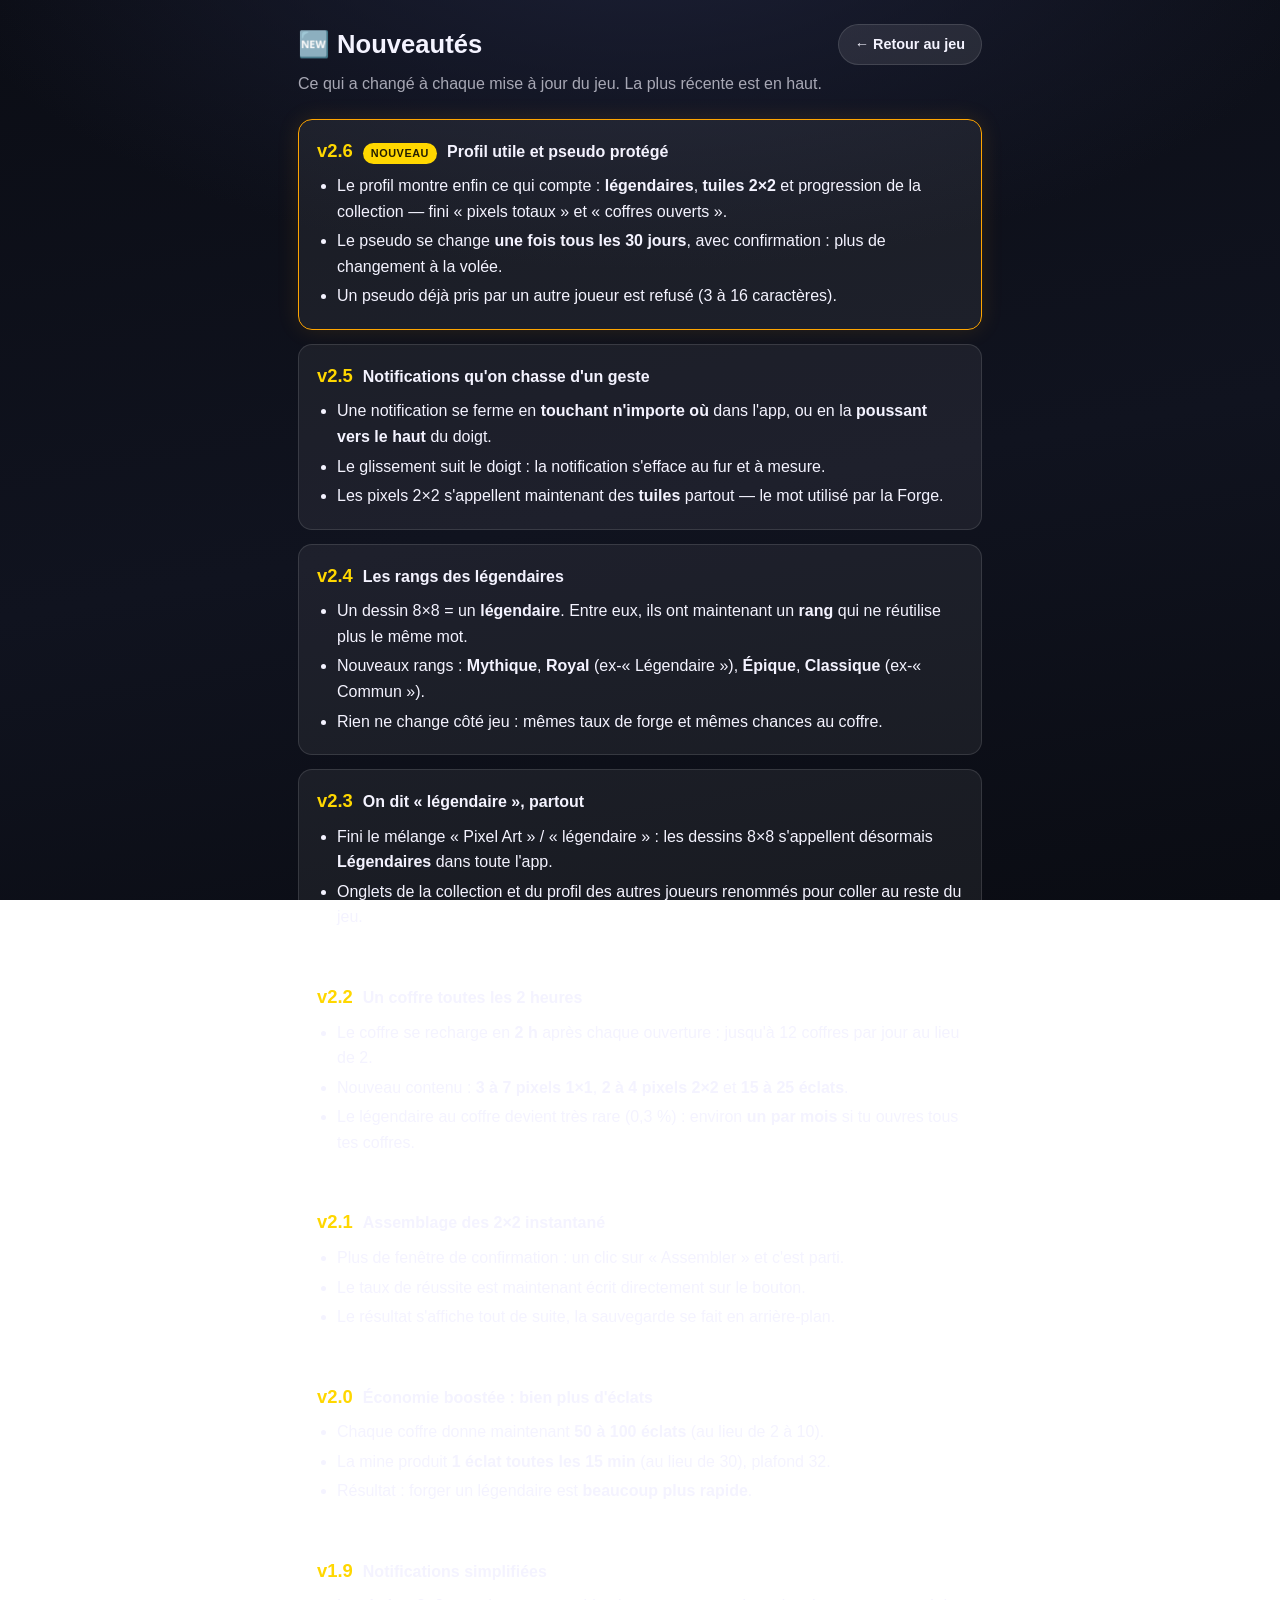
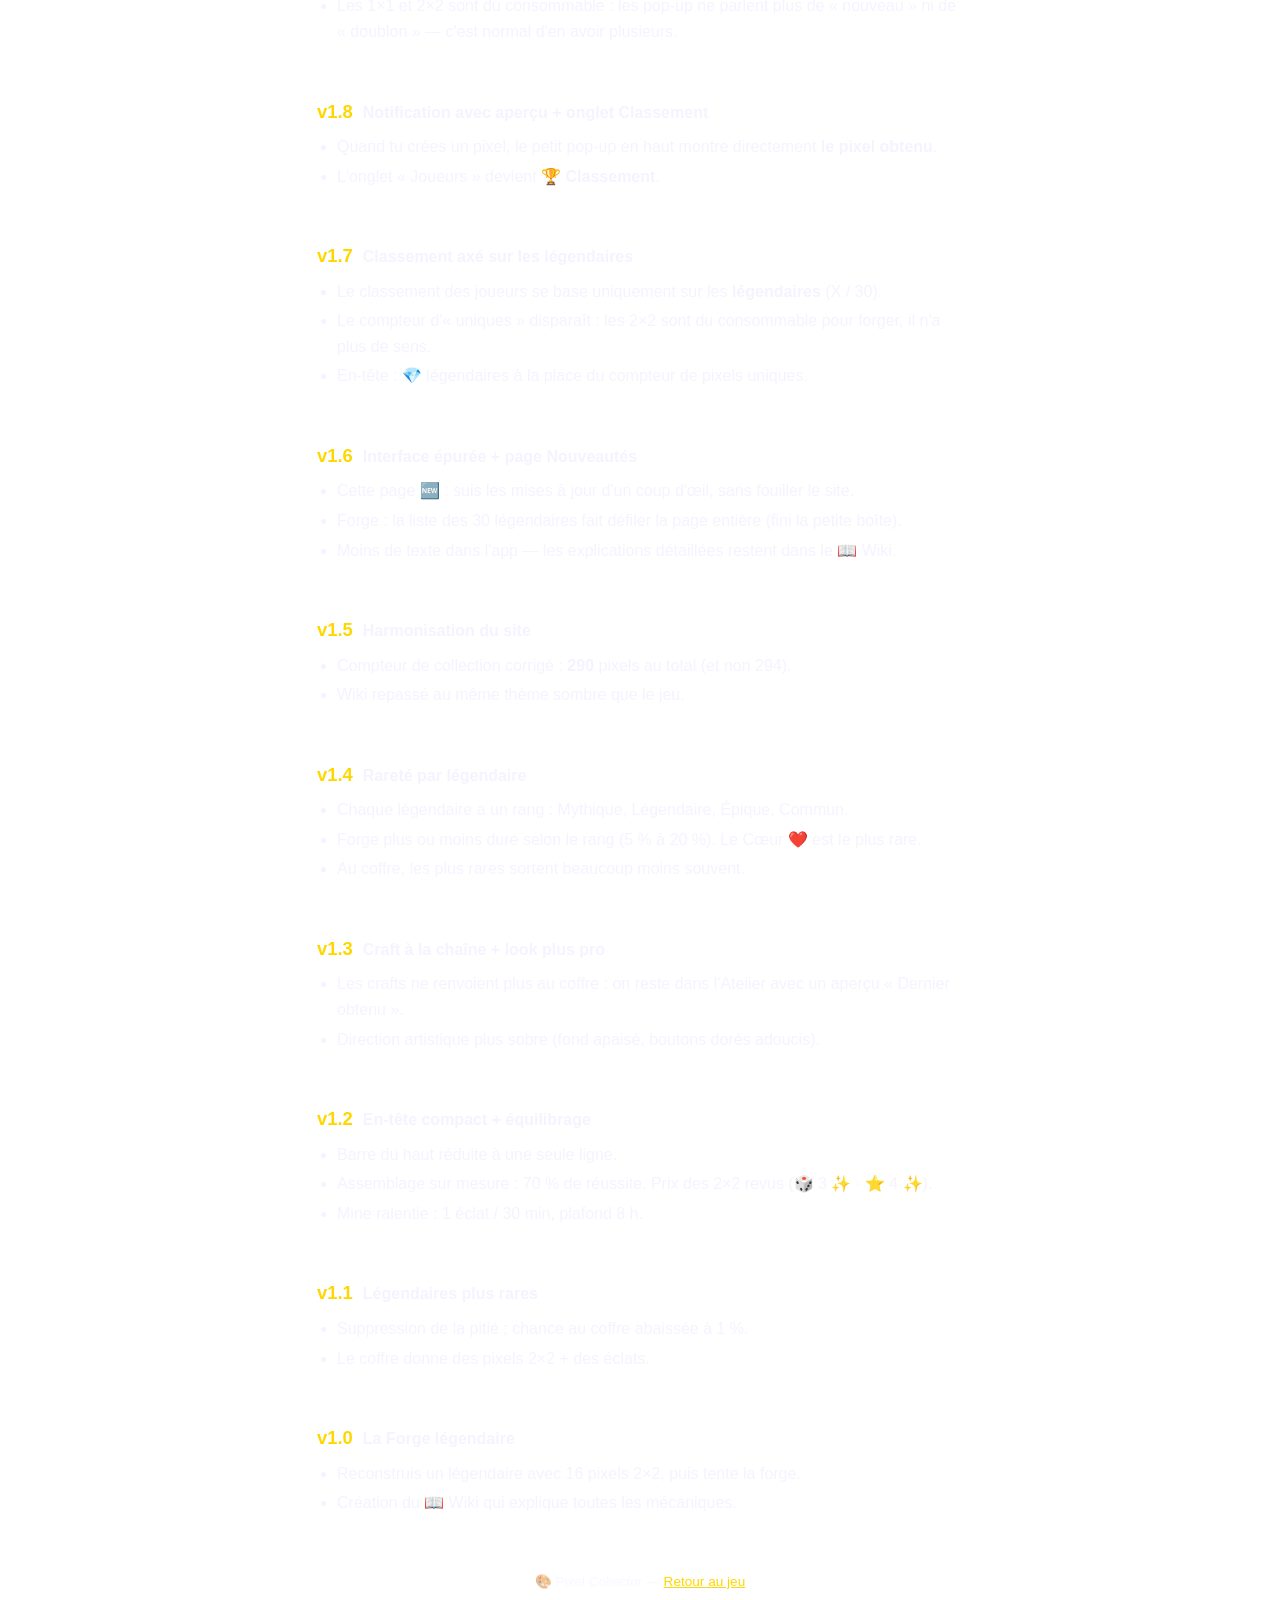
==== changelog.html @ d68a151c "Profil : chiffres de collection et pseudo verrouillé 30 jours - le profil affiche légendaires (x/30)" ====
<!DOCTYPE html>
<html lang="fr">
<head>
    <meta charset="UTF-8">
    <meta name="viewport" content="width=device-width, initial-scale=1.0">
    <title>Nouveautés — Pixel Collector</title>
    <link rel="icon" href="icons/icon-192.png">
    <style>
        :root {
            --accent: #FFD700;
            --accent-2: #FFA500;
            --text: #f4f3ff;
            --text-dim: rgba(244, 243, 255, 0.66);
            --surface: rgba(255, 255, 255, 0.06);
            --surface-2: rgba(255, 255, 255, 0.09);
            --hairline: rgba(255, 255, 255, 0.12);
        }
        * { box-sizing: border-box; }
        body {
            margin: 0;
            font-family: -apple-system, BlinkMacSystemFont, 'Segoe UI', Roboto, sans-serif;
            background: radial-gradient(1200px 600px at 50% -10%, #1c2036 0%, rgba(28, 32, 54, 0) 60%),
                        linear-gradient(170deg, #0b0d15 0%, #10131f 55%, #0a0c13 100%);
            background-attachment: fixed;
            color: var(--text);
            line-height: 1.6;
            padding: 0 0 60px;
            min-height: 100vh;
        }
        .wrap { max-width: 720px; margin: 0 auto; padding: 24px 18px; }
        header.top {
            display: flex;
            align-items: center;
            justify-content: space-between;
            gap: 12px;
            flex-wrap: wrap;
            margin-bottom: 6px;
        }
        h1 { font-size: 1.6em; margin: 0; }
        .subtitle { color: var(--text-dim); margin: 0 0 22px; }
        .back-link {
            display: inline-block;
            background: var(--surface-2);
            border: 1px solid var(--hairline);
            border-radius: 999px;
            padding: 8px 16px;
            color: var(--text);
            text-decoration: none;
            font-weight: 600;
            font-size: 0.9em;
            white-space: nowrap;
        }
        .back-link:hover { border-color: var(--accent); color: var(--accent); }

        .rel {
            position: relative;
            background: var(--surface);
            border: 1px solid var(--hairline);
            border-radius: 14px;
            padding: 16px 18px;
            margin: 14px 0;
        }
        .rel--new { border-color: var(--accent-2); box-shadow: 0 0 22px rgba(255, 165, 0, 0.12); }
        .rel__head {
            display: flex;
            align-items: baseline;
            gap: 10px;
            flex-wrap: wrap;
            margin-bottom: 8px;
        }
        .rel__ver { font-size: 1.15em; font-weight: 800; color: var(--accent); }
        .rel__title { font-weight: 600; }
        .rel__date { margin-left: auto; font-size: 0.8em; color: var(--text-dim); }
        .rel__new {
            font-size: 0.68em;
            font-weight: 800;
            text-transform: uppercase;
            letter-spacing: 0.05em;
            color: #241f00;
            background: var(--accent);
            border-radius: 999px;
            padding: 2px 8px;
        }
        ul { margin: 6px 0 0; padding-left: 20px; }
        li { margin: 4px 0; }
        footer { color: var(--text-dim); text-align: center; margin-top: 34px; font-size: 0.85em; }
        a { color: var(--accent); }
    </style>
</head>
<body>
<div class="wrap">
    <header class="top">
        <h1>🆕 Nouveautés</h1>
        <a class="back-link" href="index.html">← Retour au jeu</a>
    </header>
    <p class="subtitle">Ce qui a changé à chaque mise à jour du jeu. La plus récente est en haut.</p>

    <div class="rel rel--new">
        <div class="rel__head">
            <span class="rel__ver">v2.6</span>
            <span class="rel__new">Nouveau</span>
            <span class="rel__title">Profil utile et pseudo protégé</span>
        </div>
        <ul>
            <li>Le profil montre enfin ce qui compte : <strong>légendaires</strong>, <strong>tuiles 2×2</strong> et progression de la collection — fini « pixels totaux » et « coffres ouverts ».</li>
            <li>Le pseudo se change <strong>une fois tous les 30 jours</strong>, avec confirmation : plus de changement à la volée.</li>
            <li>Un pseudo déjà pris par un autre joueur est refusé (3 à 16 caractères).</li>
        </ul>
    </div>

    <div class="rel">
        <div class="rel__head">
            <span class="rel__ver">v2.5</span>
            <span class="rel__title">Notifications qu'on chasse d'un geste</span>
        </div>
        <ul>
            <li>Une notification se ferme en <strong>touchant n'importe où</strong> dans l'app, ou en la <strong>poussant vers le haut</strong> du doigt.</li>
            <li>Le glissement suit le doigt : la notification s'efface au fur et à mesure.</li>
            <li>Les pixels 2×2 s'appellent maintenant des <strong>tuiles</strong> partout — le mot utilisé par la Forge.</li>
        </ul>
    </div>

    <div class="rel">
        <div class="rel__head">
            <span class="rel__ver">v2.4</span>
            <span class="rel__title">Les rangs des légendaires</span>
        </div>
        <ul>
            <li>Un dessin 8×8 = un <strong>légendaire</strong>. Entre eux, ils ont maintenant un <strong>rang</strong> qui ne réutilise plus le même mot.</li>
            <li>Nouveaux rangs : <strong>Mythique</strong>, <strong>Royal</strong> (ex-« Légendaire »), <strong>Épique</strong>, <strong>Classique</strong> (ex-« Commun »).</li>
            <li>Rien ne change côté jeu : mêmes taux de forge et mêmes chances au coffre.</li>
        </ul>
    </div>

    <div class="rel">
        <div class="rel__head">
            <span class="rel__ver">v2.3</span>
            <span class="rel__title">On dit « légendaire », partout</span>
        </div>
        <ul>
            <li>Fini le mélange « Pixel Art » / « légendaire » : les dessins 8×8 s'appellent désormais <strong>Légendaires</strong> dans toute l'app.</li>
            <li>Onglets de la collection et du profil des autres joueurs renommés pour coller au reste du jeu.</li>
        </ul>
    </div>

    <div class="rel">
        <div class="rel__head">
            <span class="rel__ver">v2.2</span>
            <span class="rel__title">Un coffre toutes les 2 heures</span>
        </div>
        <ul>
            <li>Le coffre se recharge en <strong>2 h</strong> après chaque ouverture : jusqu'à 12 coffres par jour au lieu de 2.</li>
            <li>Nouveau contenu : <strong>3 à 7 pixels 1×1</strong>, <strong>2 à 4 pixels 2×2</strong> et <strong>15 à 25 éclats</strong>.</li>
            <li>Le légendaire au coffre devient très rare (0,3 %) : environ <strong>un par mois</strong> si tu ouvres tous tes coffres.</li>
        </ul>
    </div>

    <div class="rel">
        <div class="rel__head">
            <span class="rel__ver">v2.1</span>
            <span class="rel__title">Assemblage des 2×2 instantané</span>
        </div>
        <ul>
            <li>Plus de fenêtre de confirmation : un clic sur « Assembler » et c'est parti.</li>
            <li>Le taux de réussite est maintenant écrit directement sur le bouton.</li>
            <li>Le résultat s'affiche tout de suite, la sauvegarde se fait en arrière-plan.</li>
        </ul>
    </div>

    <div class="rel">
        <div class="rel__head">
            <span class="rel__ver">v2.0</span>
            <span class="rel__title">Économie boostée : bien plus d'éclats</span>
        </div>
        <ul>
            <li>Chaque coffre donne maintenant <strong>50 à 100 éclats</strong> (au lieu de 2 à 10).</li>
            <li>La mine produit <strong>1 éclat toutes les 15 min</strong> (au lieu de 30), plafond 32.</li>
            <li>Résultat : forger un légendaire est <strong>beaucoup plus rapide</strong>.</li>
        </ul>
    </div>

    <div class="rel">
        <div class="rel__head">
            <span class="rel__ver">v1.9</span>
            <span class="rel__title">Notifications simplifiées</span>
        </div>
        <ul>
            <li>Les 1×1 et 2×2 sont du consommable : les pop-up ne parlent plus de « nouveau » ni de « doublon » — c'est normal d'en avoir plusieurs.</li>
        </ul>
    </div>

    <div class="rel">
        <div class="rel__head">
            <span class="rel__ver">v1.8</span>
            <span class="rel__title">Notification avec aperçu + onglet Classement</span>
        </div>
        <ul>
            <li>Quand tu crées un pixel, le petit pop-up en haut montre directement <strong>le pixel obtenu</strong>.</li>
            <li>L'onglet « Joueurs » devient <strong>🏆 Classement</strong>.</li>
        </ul>
    </div>

    <div class="rel">
        <div class="rel__head">
            <span class="rel__ver">v1.7</span>
            <span class="rel__title">Classement axé sur les légendaires</span>
        </div>
        <ul>
            <li>Le classement des joueurs se base uniquement sur les <strong>légendaires</strong> (X / 30).</li>
            <li>Le compteur d'« uniques » disparaît : les 2×2 sont du consommable pour forger, il n'a plus de sens.</li>
            <li>En-tête : 💎 légendaires à la place du compteur de pixels uniques.</li>
        </ul>
    </div>

    <div class="rel">
        <div class="rel__head">
            <span class="rel__ver">v1.6</span>
            <span class="rel__title">Interface épurée + page Nouveautés</span>
        </div>
        <ul>
            <li>Cette page 🆕 : suis les mises à jour d'un coup d'œil, sans fouiller le site.</li>
            <li>Forge : la liste des 30 légendaires fait défiler la page entière (fini la petite boîte).</li>
            <li>Moins de texte dans l'app — les explications détaillées restent dans le 📖 Wiki.</li>
        </ul>
    </div>

    <div class="rel">
        <div class="rel__head">
            <span class="rel__ver">v1.5</span>
            <span class="rel__title">Harmonisation du site</span>
        </div>
        <ul>
            <li>Compteur de collection corrigé : <strong>290</strong> pixels au total (et non 294).</li>
            <li>Wiki repassé au même thème sombre que le jeu.</li>
        </ul>
    </div>

    <div class="rel">
        <div class="rel__head">
            <span class="rel__ver">v1.4</span>
            <span class="rel__title">Rareté par légendaire</span>
        </div>
        <ul>
            <li>Chaque légendaire a un rang : Mythique, Légendaire, Épique, Commun.</li>
            <li>Forge plus ou moins dure selon le rang (5 % à 20 %). Le Cœur ❤️ est le plus rare.</li>
            <li>Au coffre, les plus rares sortent beaucoup moins souvent.</li>
        </ul>
    </div>

    <div class="rel">
        <div class="rel__head">
            <span class="rel__ver">v1.3</span>
            <span class="rel__title">Craft à la chaîne + look plus pro</span>
        </div>
        <ul>
            <li>Les crafts ne renvoient plus au coffre : on reste dans l'Atelier avec un aperçu « Dernier obtenu ».</li>
            <li>Direction artistique plus sobre (fond apaisé, boutons dorés adoucis).</li>
        </ul>
    </div>

    <div class="rel">
        <div class="rel__head">
            <span class="rel__ver">v1.2</span>
            <span class="rel__title">En-tête compact + équilibrage</span>
        </div>
        <ul>
            <li>Barre du haut réduite à une seule ligne.</li>
            <li>Assemblage sur mesure : 70 % de réussite. Prix des 2×2 revus (🎲 3 ✨ · ⭐ 4 ✨).</li>
            <li>Mine ralentie : 1 éclat / 30 min, plafond 8 h.</li>
        </ul>
    </div>

    <div class="rel">
        <div class="rel__head">
            <span class="rel__ver">v1.1</span>
            <span class="rel__title">Légendaires plus rares</span>
        </div>
        <ul>
            <li>Suppression de la pitié ; chance au coffre abaissée à 1 %.</li>
            <li>Le coffre donne des pixels 2×2 + des éclats.</li>
        </ul>
    </div>

    <div class="rel">
        <div class="rel__head">
            <span class="rel__ver">v1.0</span>
            <span class="rel__title">La Forge légendaire</span>
        </div>
        <ul>
            <li>Reconstruis un légendaire avec 16 pixels 2×2, puis tente la forge.</li>
            <li>Création du 📖 Wiki qui explique toutes les mécaniques.</li>
        </ul>
    </div>

    <footer>🎨 Pixel Collector — <a href="index.html">Retour au jeu</a></footer>
</div>
</body>
</html>
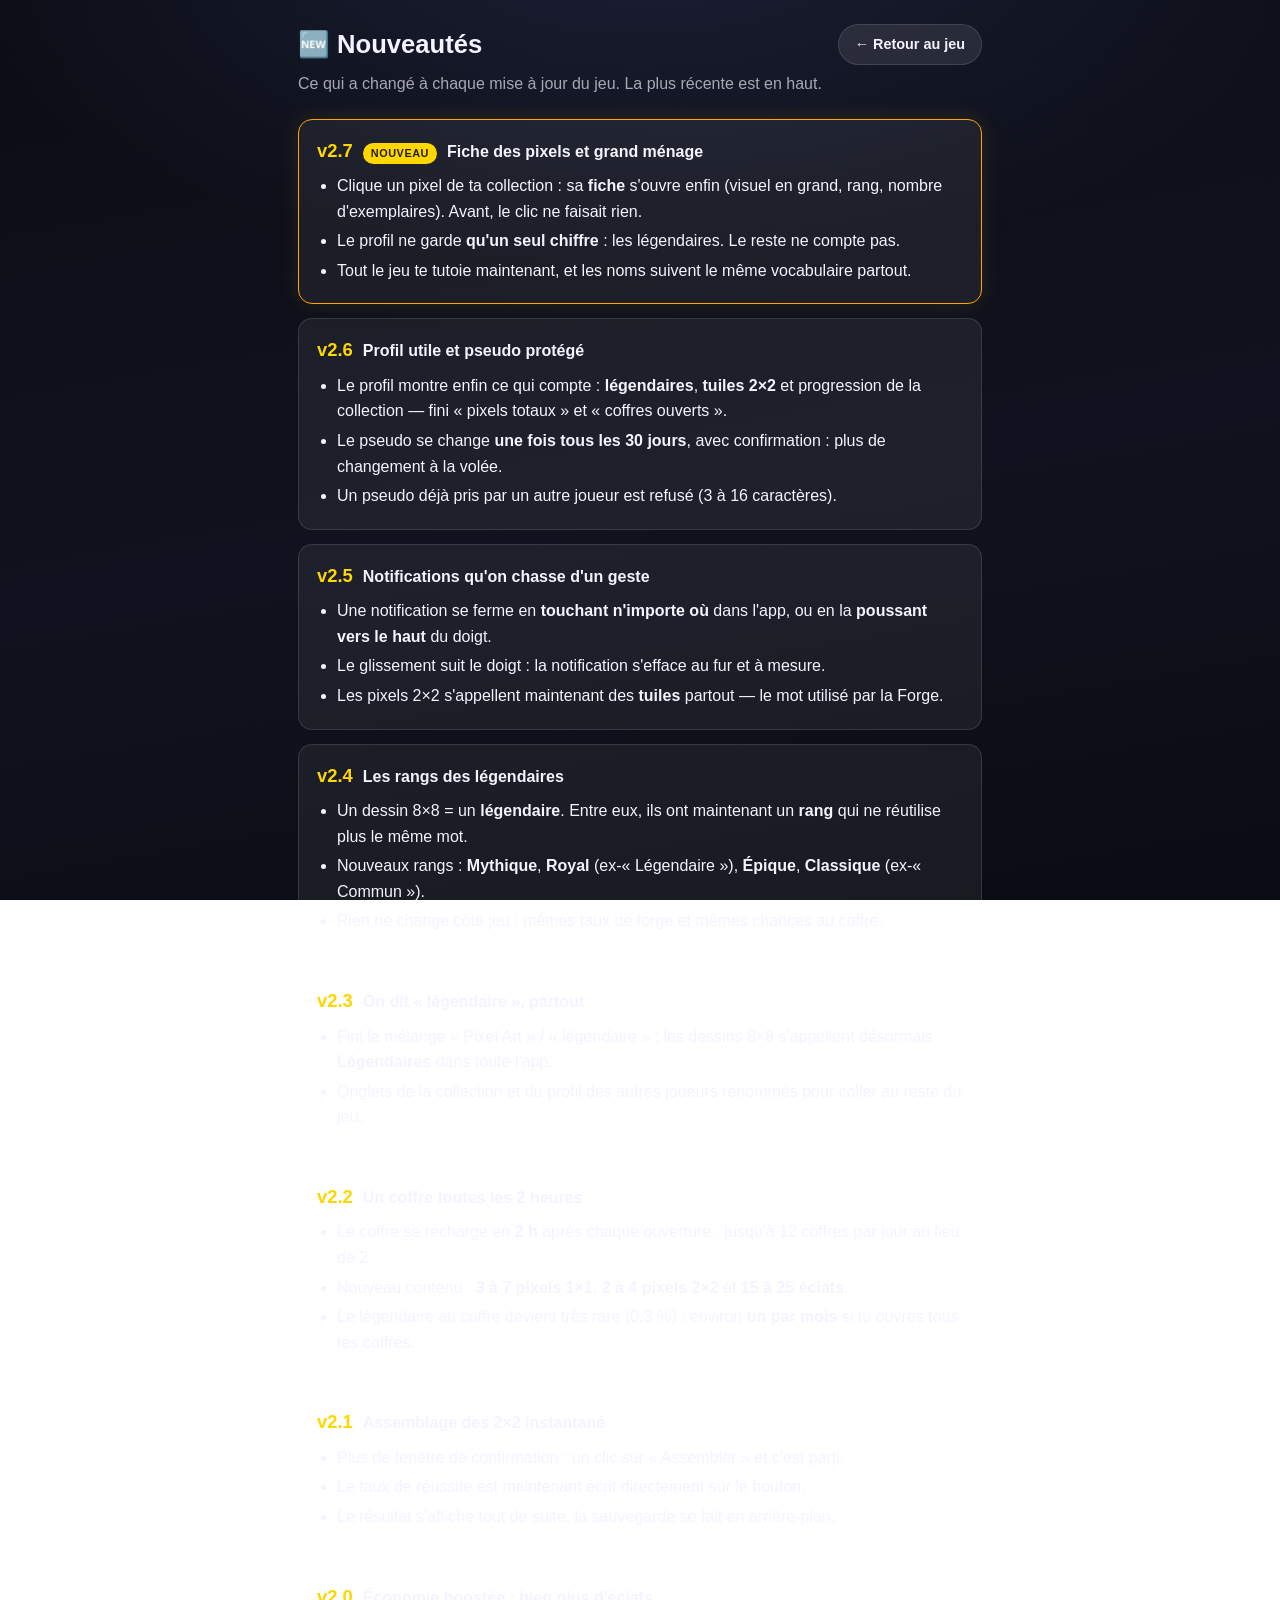
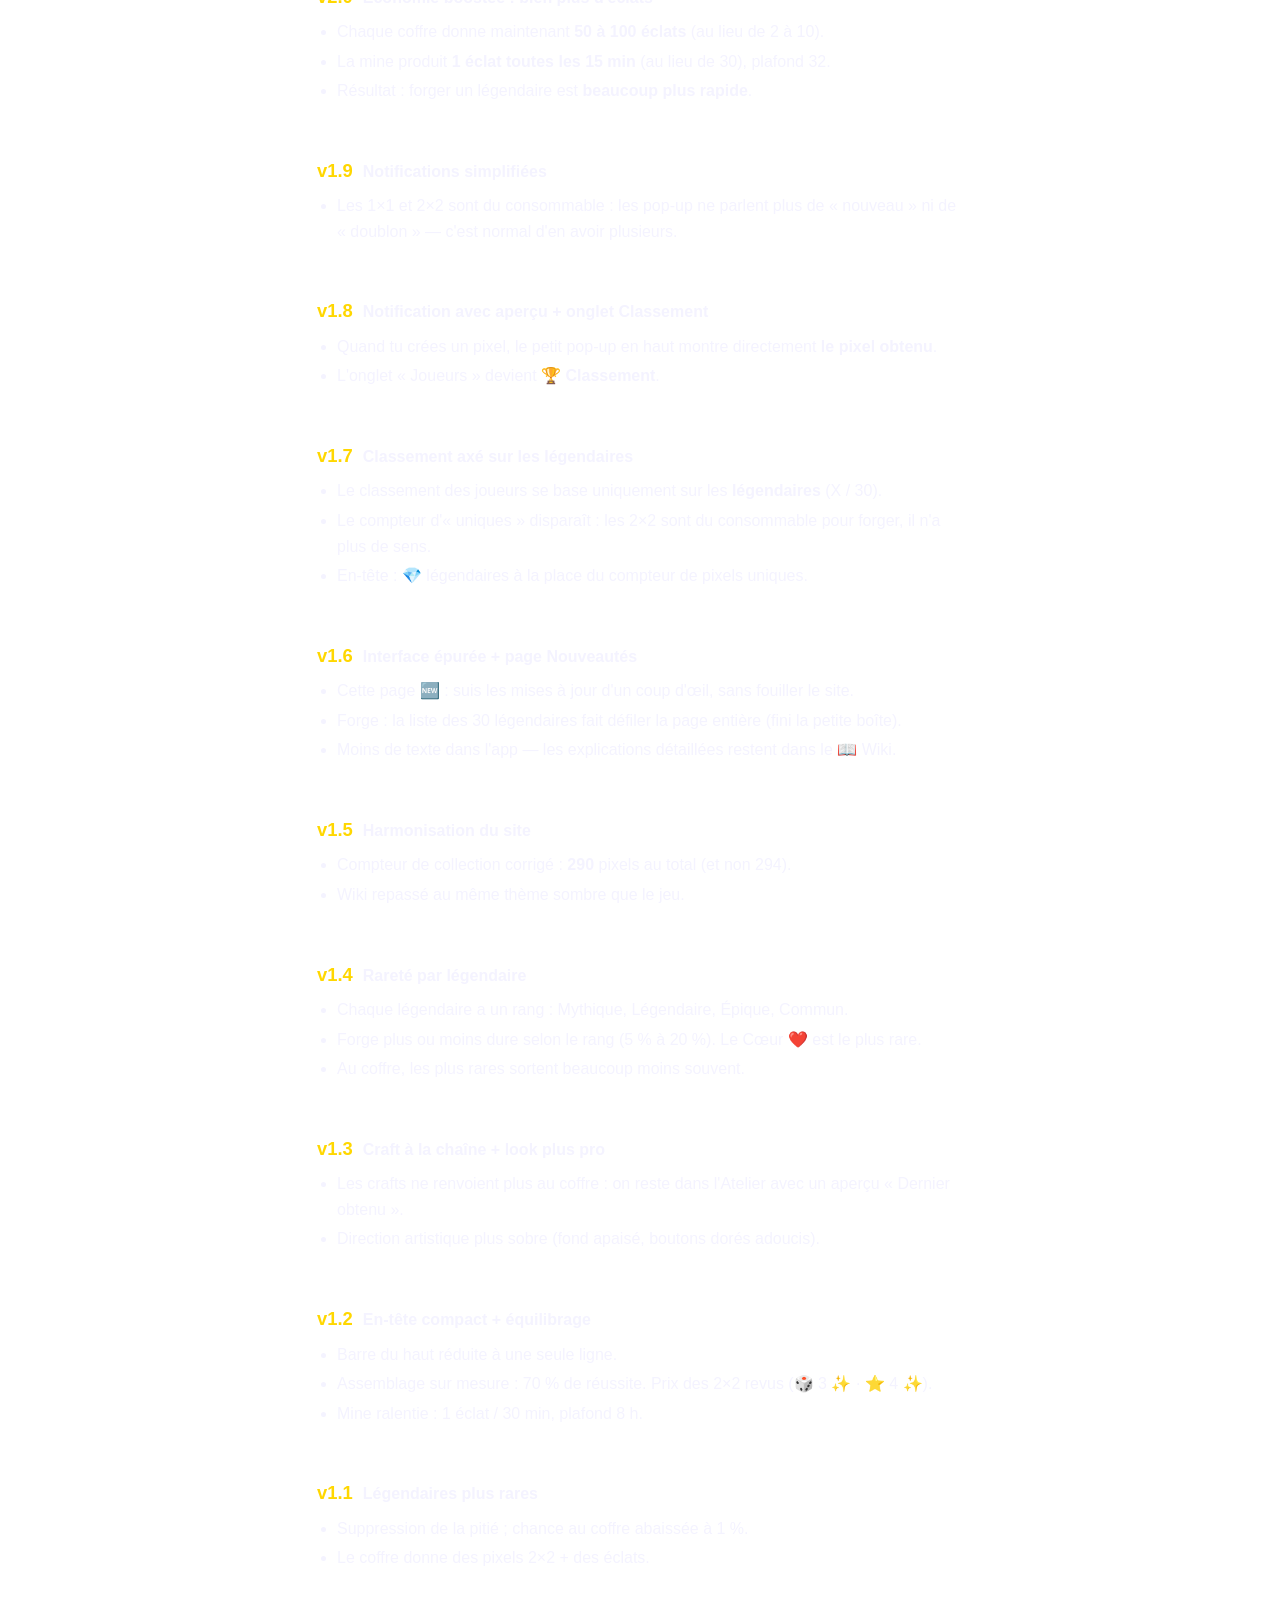
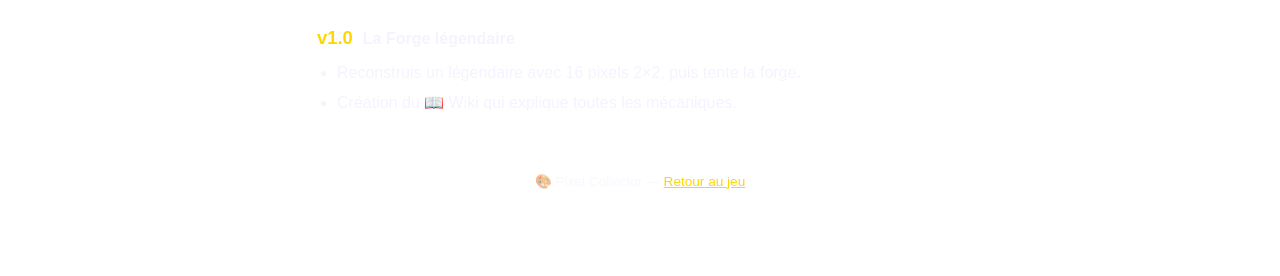
==== commit fa5ec568: "Profil réduit aux légendaires, fiche des pixels et corrections d'incohérences - profil (le mien et c" ====
--- a/changelog.html
+++ b/changelog.html
@@ -97,8 +97,20 @@
 
     <div class="rel rel--new">
         <div class="rel__head">
+            <span class="rel__ver">v2.7</span>
+            <span class="rel__new">Nouveau</span>
+            <span class="rel__title">Fiche des pixels et grand ménage</span>
+        </div>
+        <ul>
+            <li>Clique un pixel de ta collection : sa <strong>fiche</strong> s'ouvre enfin (visuel en grand, rang, nombre d'exemplaires). Avant, le clic ne faisait rien.</li>
+            <li>Le profil ne garde <strong>qu'un seul chiffre</strong> : les légendaires. Le reste ne compte pas.</li>
+            <li>Tout le jeu te tutoie maintenant, et les noms suivent le même vocabulaire partout.</li>
+        </ul>
+    </div>
+
+    <div class="rel">
+        <div class="rel__head">
             <span class="rel__ver">v2.6</span>
-            <span class="rel__new">Nouveau</span>
             <span class="rel__title">Profil utile et pseudo protégé</span>
         </div>
         <ul>
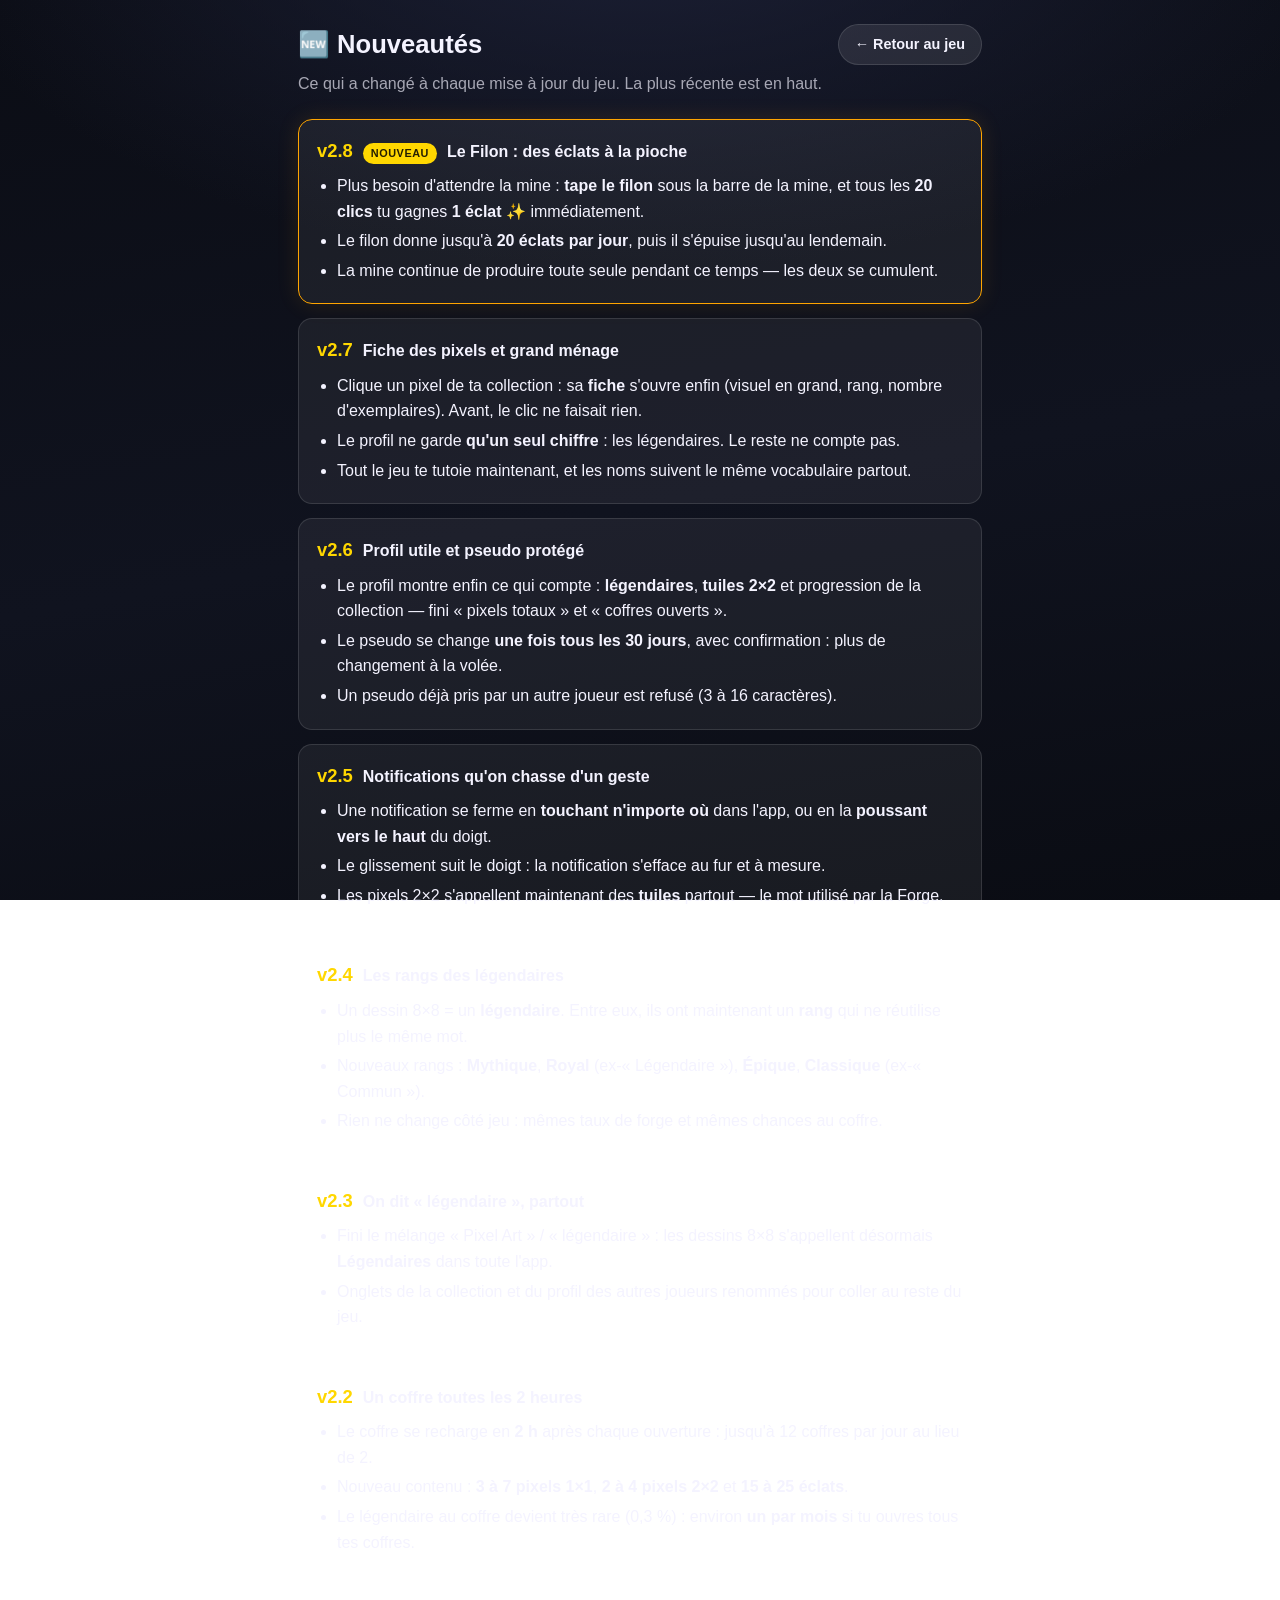
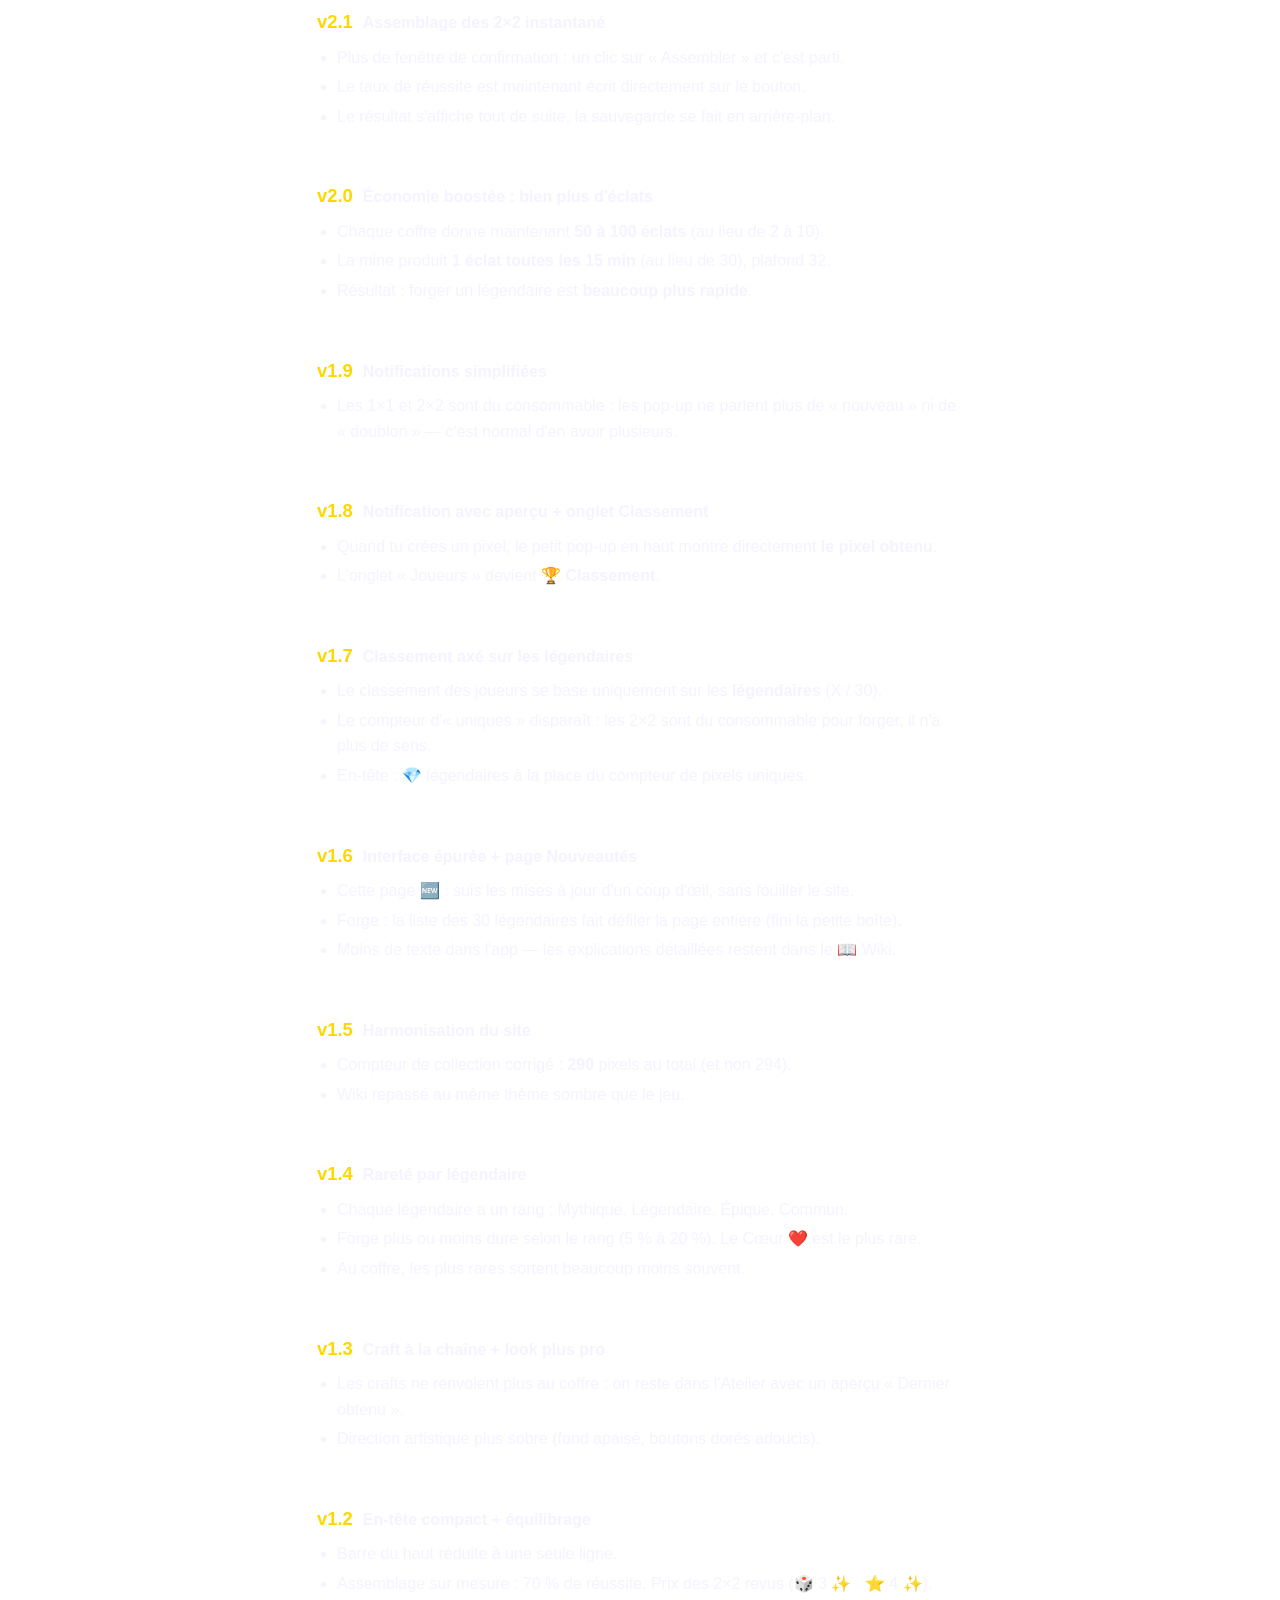
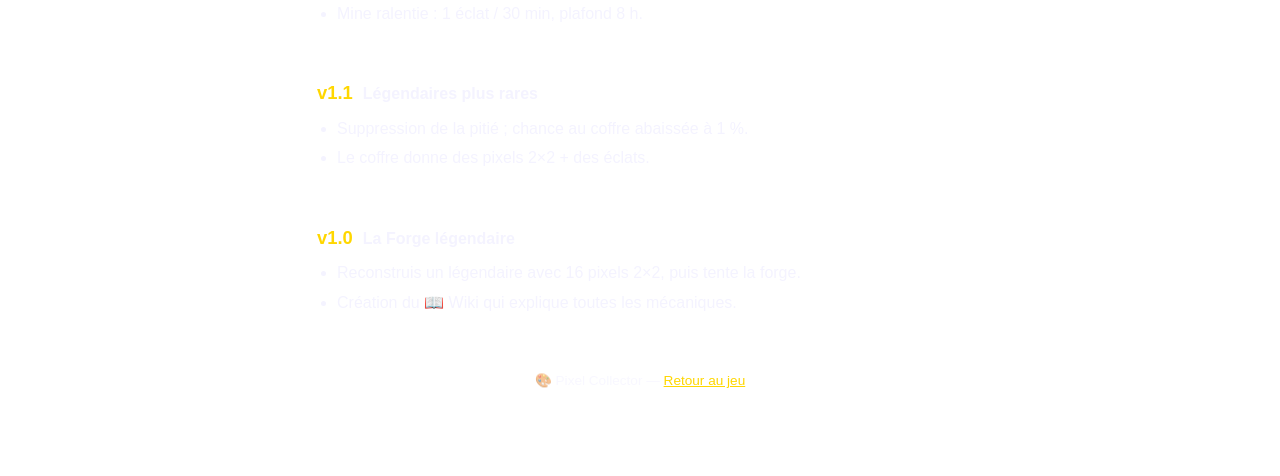
==== commit 5b703d48: "Le Filon : gagner des éclats à la pioche (20 clics = 1 éclat, 20/jour max)" ====
--- a/changelog.html
+++ b/changelog.html
@@ -97,8 +97,20 @@
 
     <div class="rel rel--new">
         <div class="rel__head">
+            <span class="rel__ver">v2.8</span>
+            <span class="rel__new">Nouveau</span>
+            <span class="rel__title">Le Filon : des éclats à la pioche</span>
+        </div>
+        <ul>
+            <li>Plus besoin d'attendre la mine : <strong>tape le filon</strong> sous la barre de la mine, et tous les <strong>20 clics</strong> tu gagnes <strong>1 éclat ✨</strong> immédiatement.</li>
+            <li>Le filon donne jusqu'à <strong>20 éclats par jour</strong>, puis il s'épuise jusqu'au lendemain.</li>
+            <li>La mine continue de produire toute seule pendant ce temps — les deux se cumulent.</li>
+        </ul>
+    </div>
+
+    <div class="rel">
+        <div class="rel__head">
             <span class="rel__ver">v2.7</span>
-            <span class="rel__new">Nouveau</span>
             <span class="rel__title">Fiche des pixels et grand ménage</span>
         </div>
         <ul>
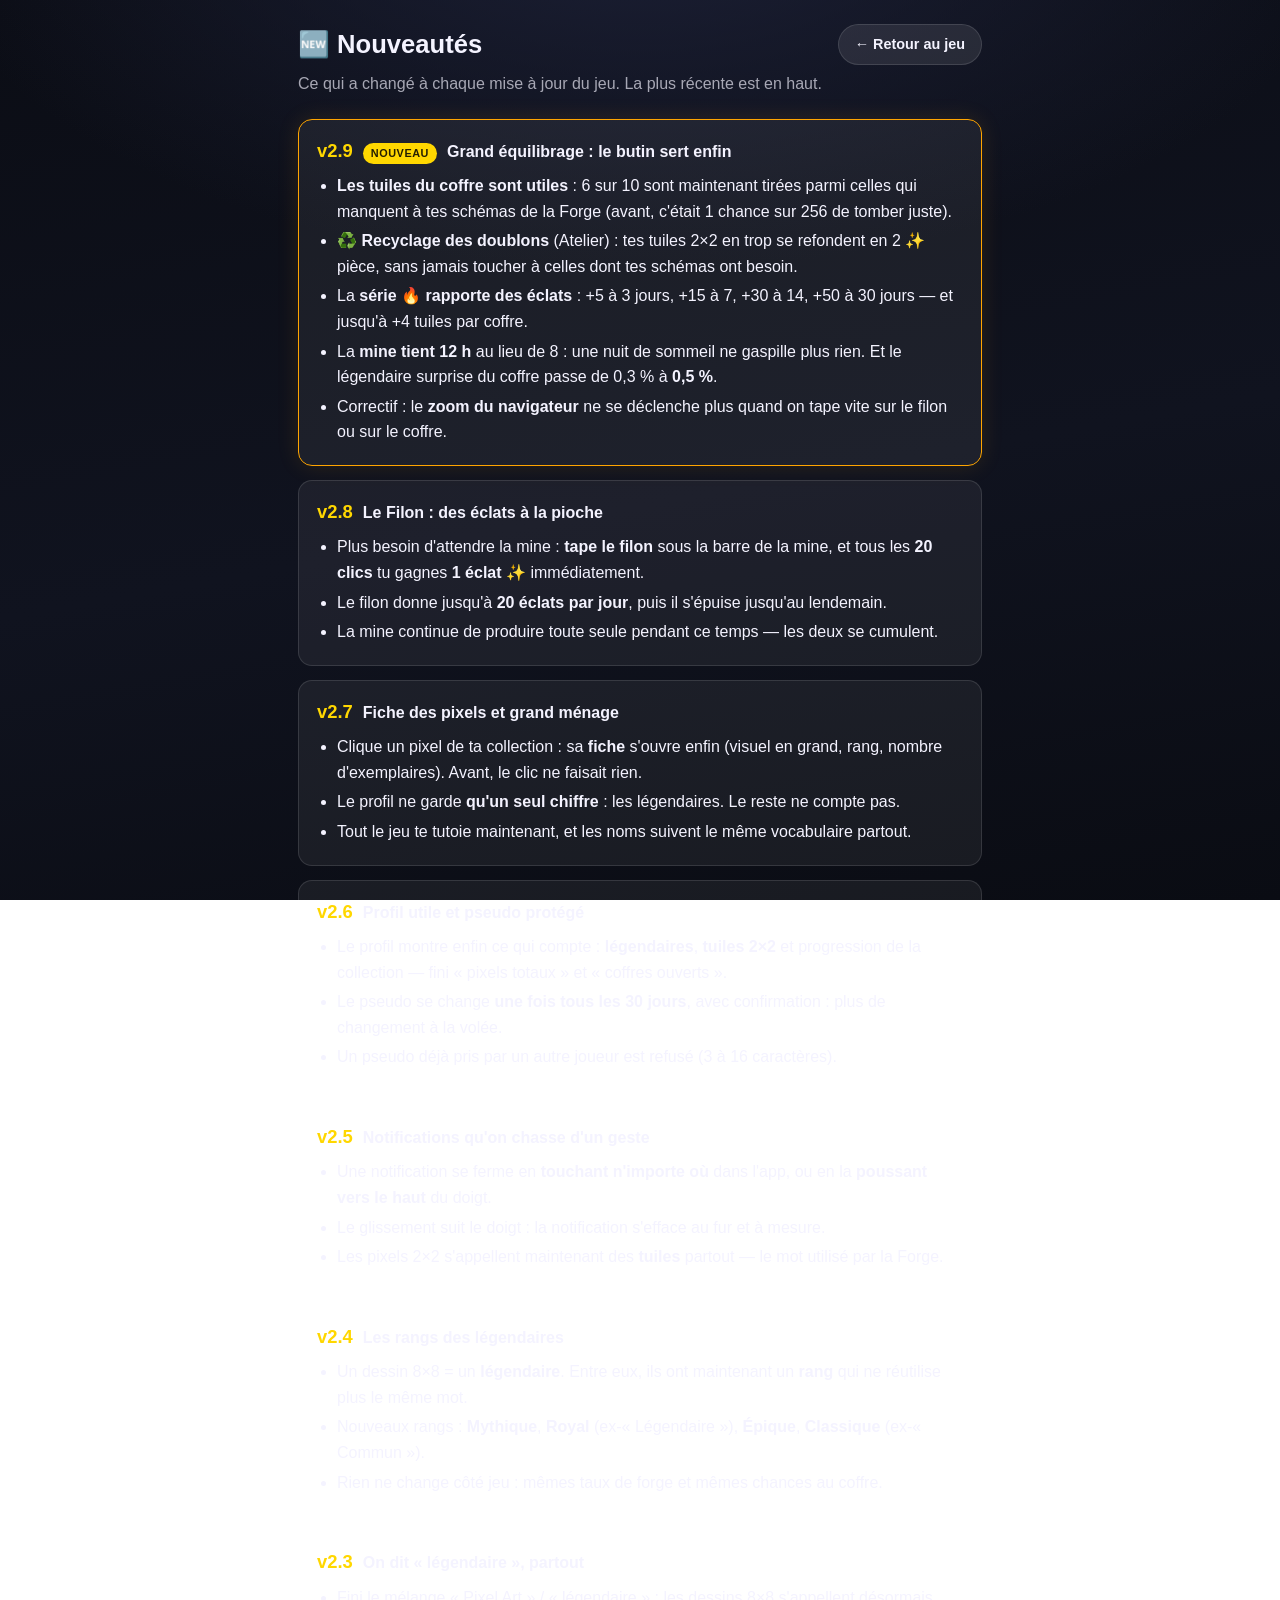
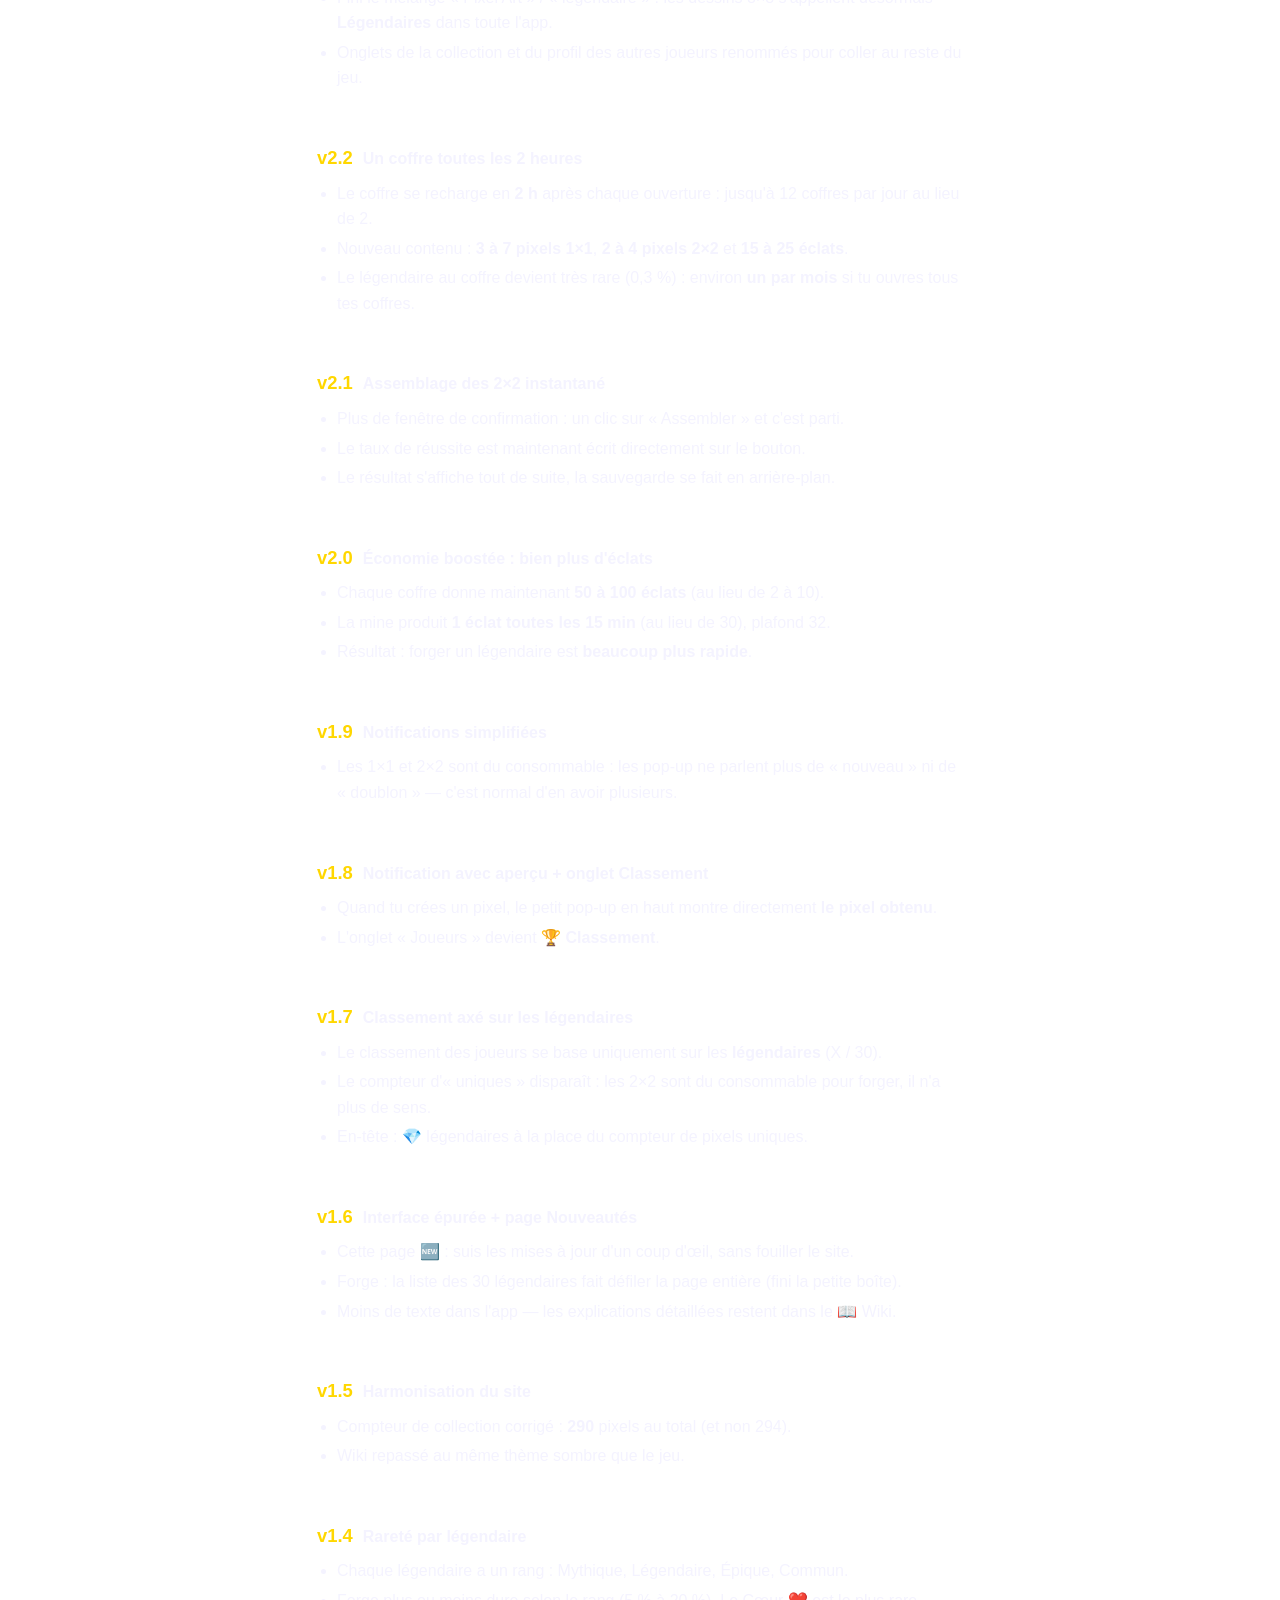
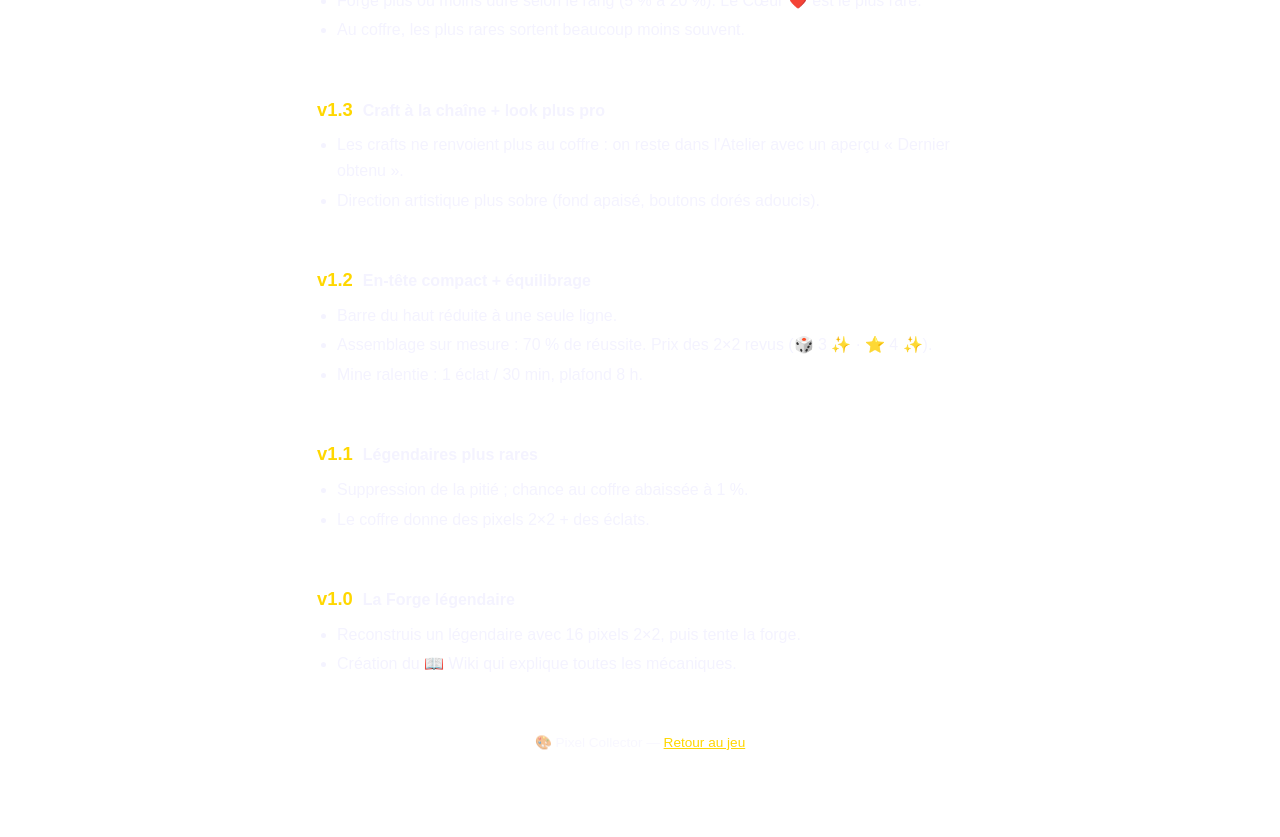
==== commit 7f1c4e3b: "Équilibrage global : butin utile au coffre, recyclage des doublons, série en éclats, mine 12 h - Cof" ====
--- a/changelog.html
+++ b/changelog.html
@@ -97,8 +97,22 @@
 
     <div class="rel rel--new">
         <div class="rel__head">
+            <span class="rel__ver">v2.9</span>
+            <span class="rel__new">Nouveau</span>
+            <span class="rel__title">Grand équilibrage : le butin sert enfin</span>
+        </div>
+        <ul>
+            <li><strong>Les tuiles du coffre sont utiles</strong> : 6 sur 10 sont maintenant tirées parmi celles qui manquent à tes schémas de la Forge (avant, c'était 1 chance sur 256 de tomber juste).</li>
+            <li><strong>♻️ Recyclage des doublons</strong> (Atelier) : tes tuiles 2×2 en trop se refondent en 2 ✨ pièce, sans jamais toucher à celles dont tes schémas ont besoin.</li>
+            <li>La <strong>série 🔥 rapporte des éclats</strong> : +5 à 3 jours, +15 à 7, +30 à 14, +50 à 30 jours — et jusqu'à +4 tuiles par coffre.</li>
+            <li>La <strong>mine tient 12 h</strong> au lieu de 8 : une nuit de sommeil ne gaspille plus rien. Et le légendaire surprise du coffre passe de 0,3 % à <strong>0,5 %</strong>.</li>
+            <li>Correctif : le <strong>zoom du navigateur</strong> ne se déclenche plus quand on tape vite sur le filon ou sur le coffre.</li>
+        </ul>
+    </div>
+
+    <div class="rel">
+        <div class="rel__head">
             <span class="rel__ver">v2.8</span>
-            <span class="rel__new">Nouveau</span>
             <span class="rel__title">Le Filon : des éclats à la pioche</span>
         </div>
         <ul>
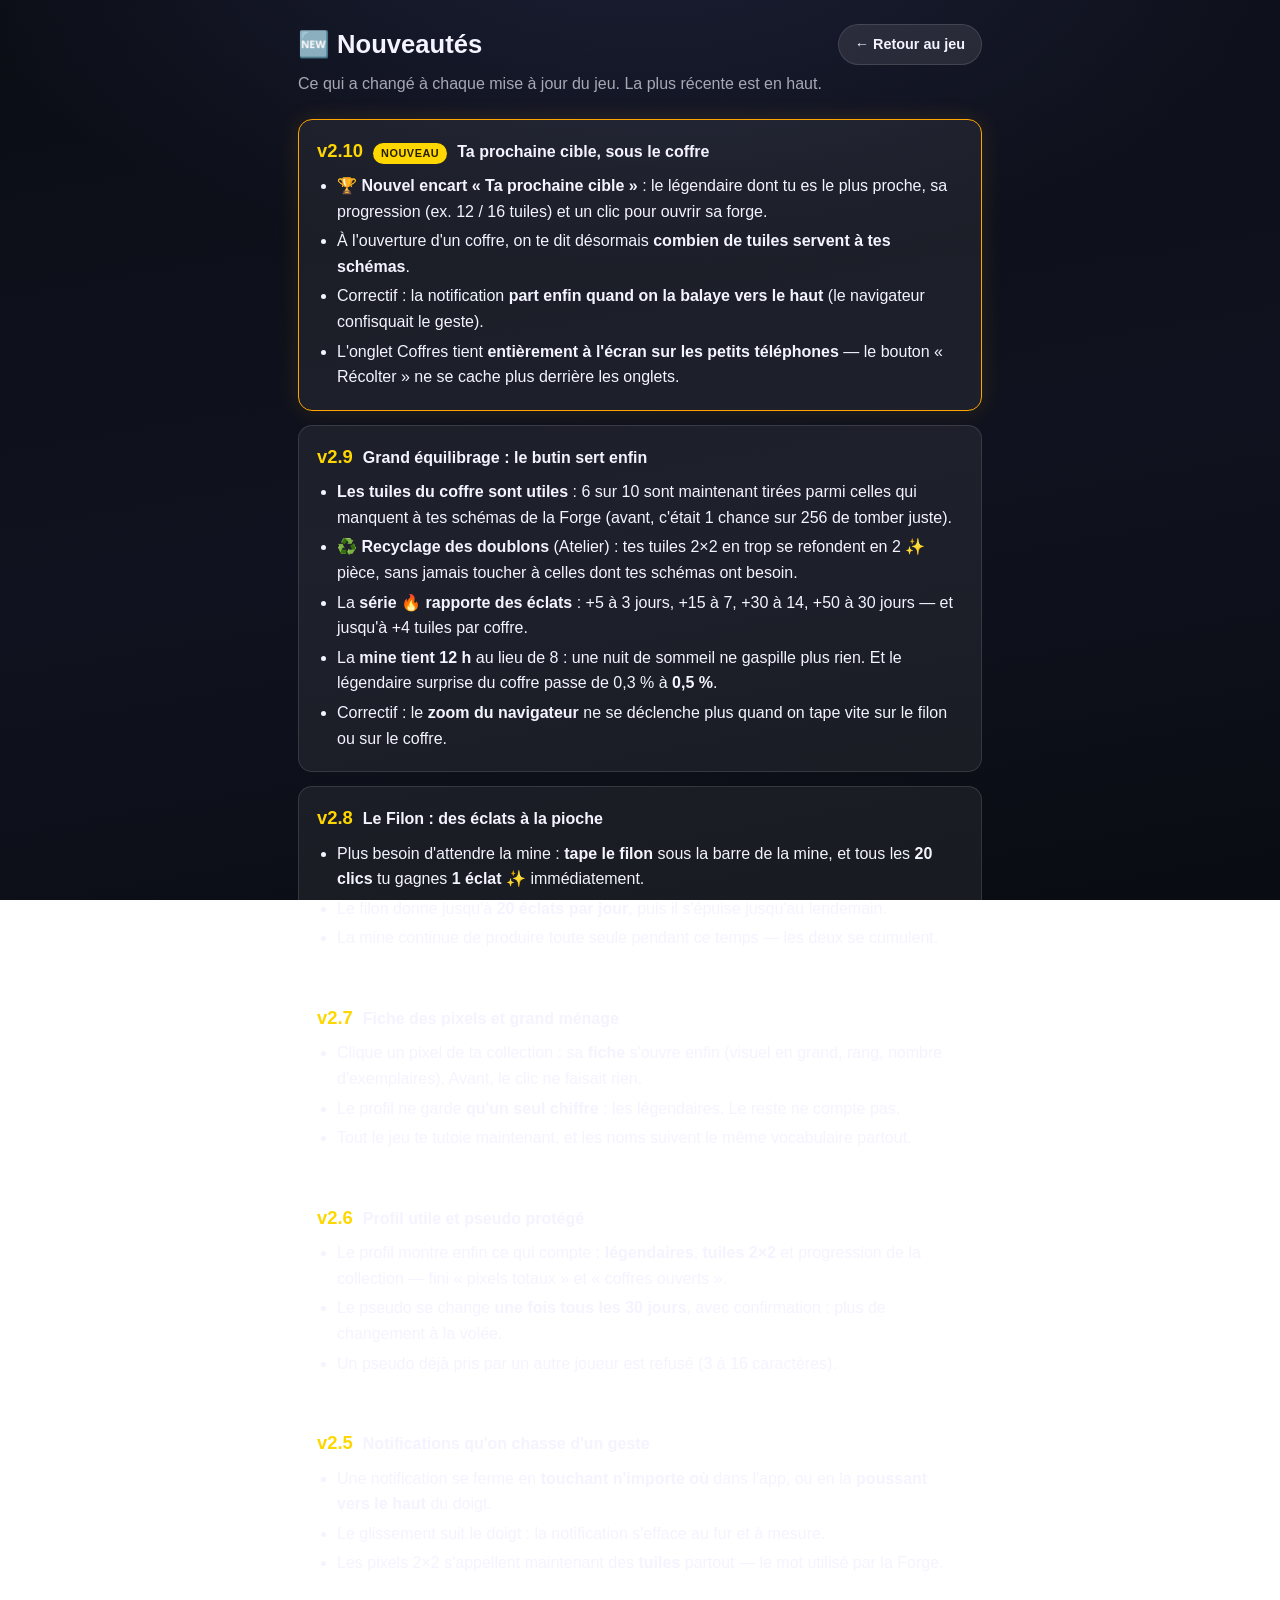
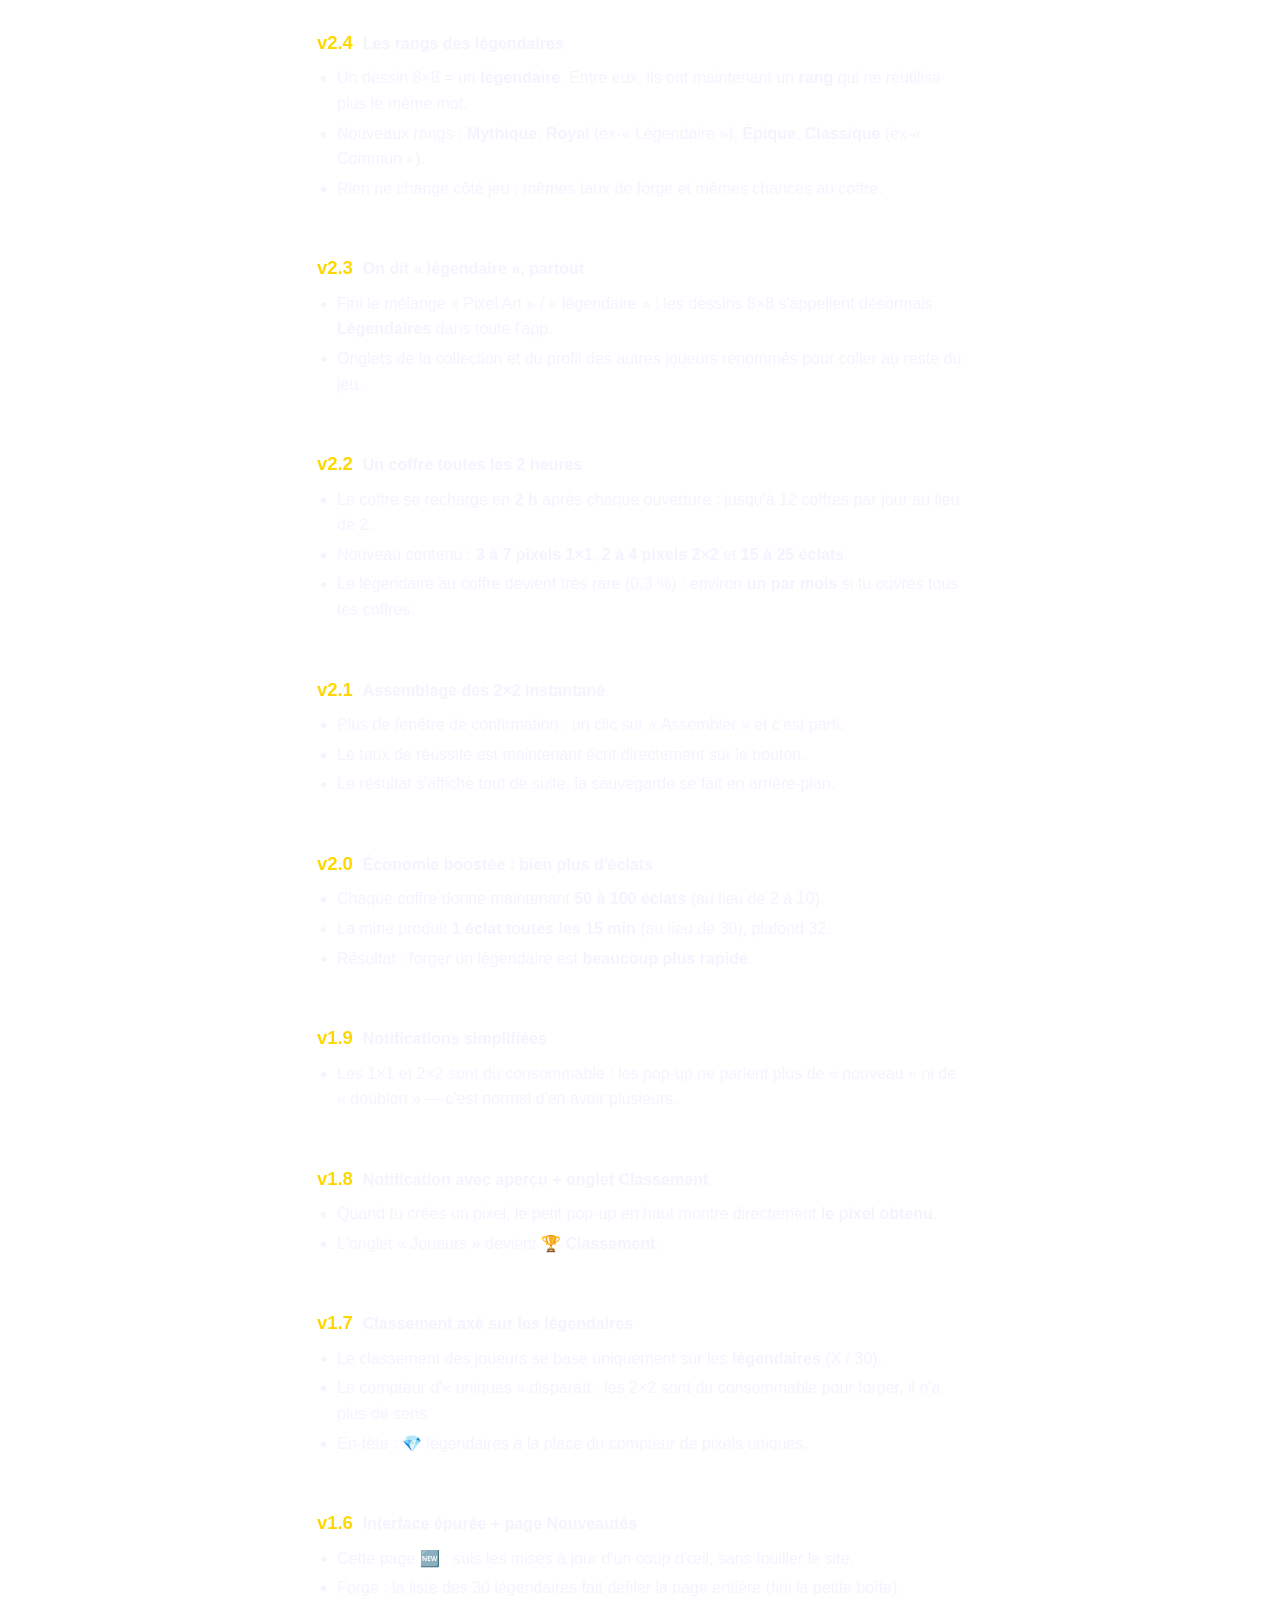
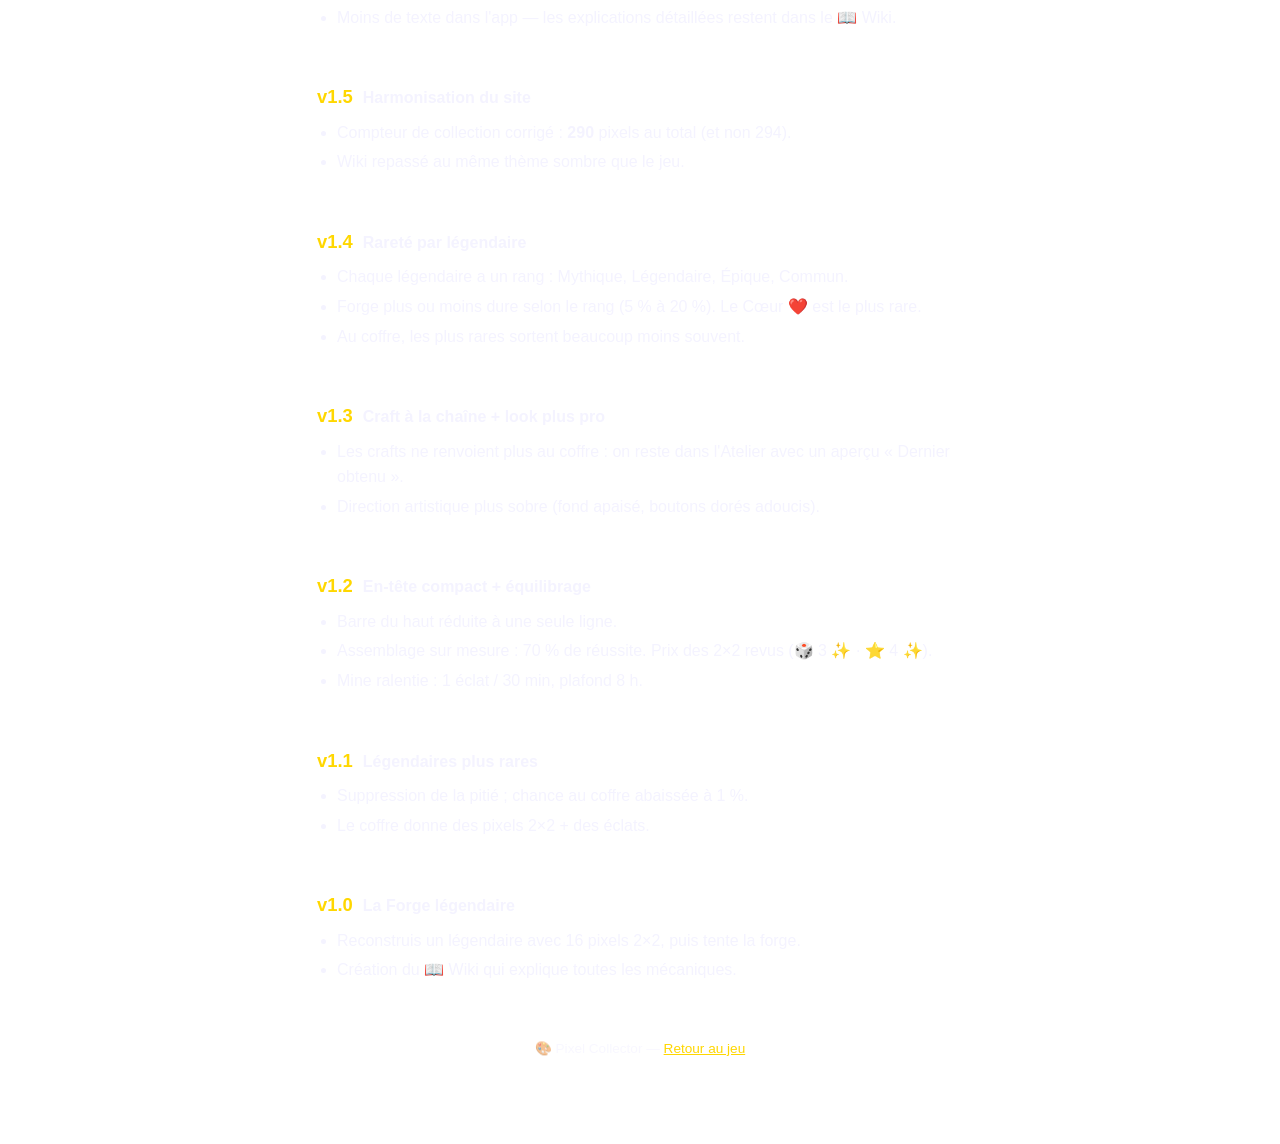
==== commit e68b98dd: "Prochaine cible, balayage des notifications réparé, onglet Coffres tenant à l'écran - Nouvel encart " ====
--- a/changelog.html
+++ b/changelog.html
@@ -97,8 +97,21 @@
 
     <div class="rel rel--new">
         <div class="rel__head">
+            <span class="rel__ver">v2.10</span>
+            <span class="rel__new">Nouveau</span>
+            <span class="rel__title">Ta prochaine cible, sous le coffre</span>
+        </div>
+        <ul>
+            <li><strong>🏆 Nouvel encart « Ta prochaine cible »</strong> : le légendaire dont tu es le plus proche, sa progression (ex. 12 / 16 tuiles) et un clic pour ouvrir sa forge.</li>
+            <li>À l'ouverture d'un coffre, on te dit désormais <strong>combien de tuiles servent à tes schémas</strong>.</li>
+            <li>Correctif : la notification <strong>part enfin quand on la balaye vers le haut</strong> (le navigateur confisquait le geste).</li>
+            <li>L'onglet Coffres tient <strong>entièrement à l'écran sur les petits téléphones</strong> — le bouton « Récolter » ne se cache plus derrière les onglets.</li>
+        </ul>
+    </div>
+
+    <div class="rel">
+        <div class="rel__head">
             <span class="rel__ver">v2.9</span>
-            <span class="rel__new">Nouveau</span>
             <span class="rel__title">Grand équilibrage : le butin sert enfin</span>
         </div>
         <ul>
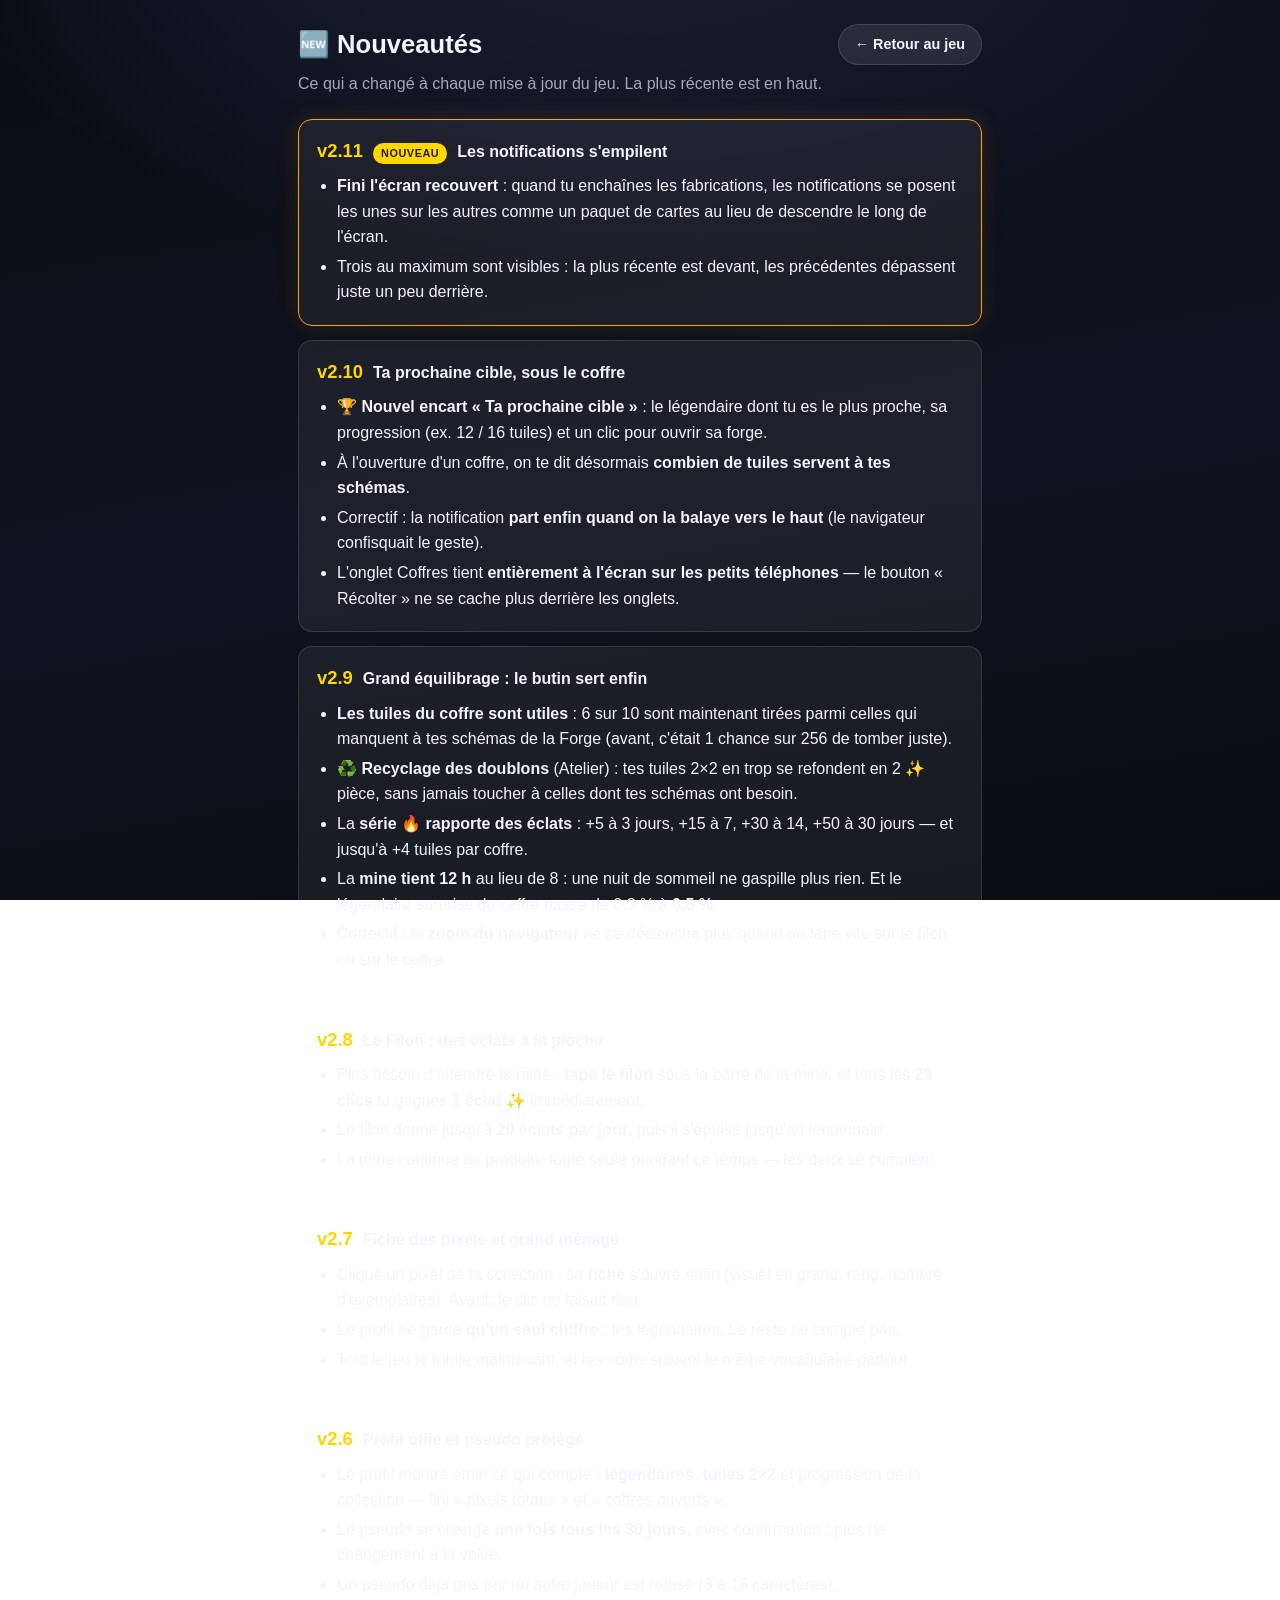
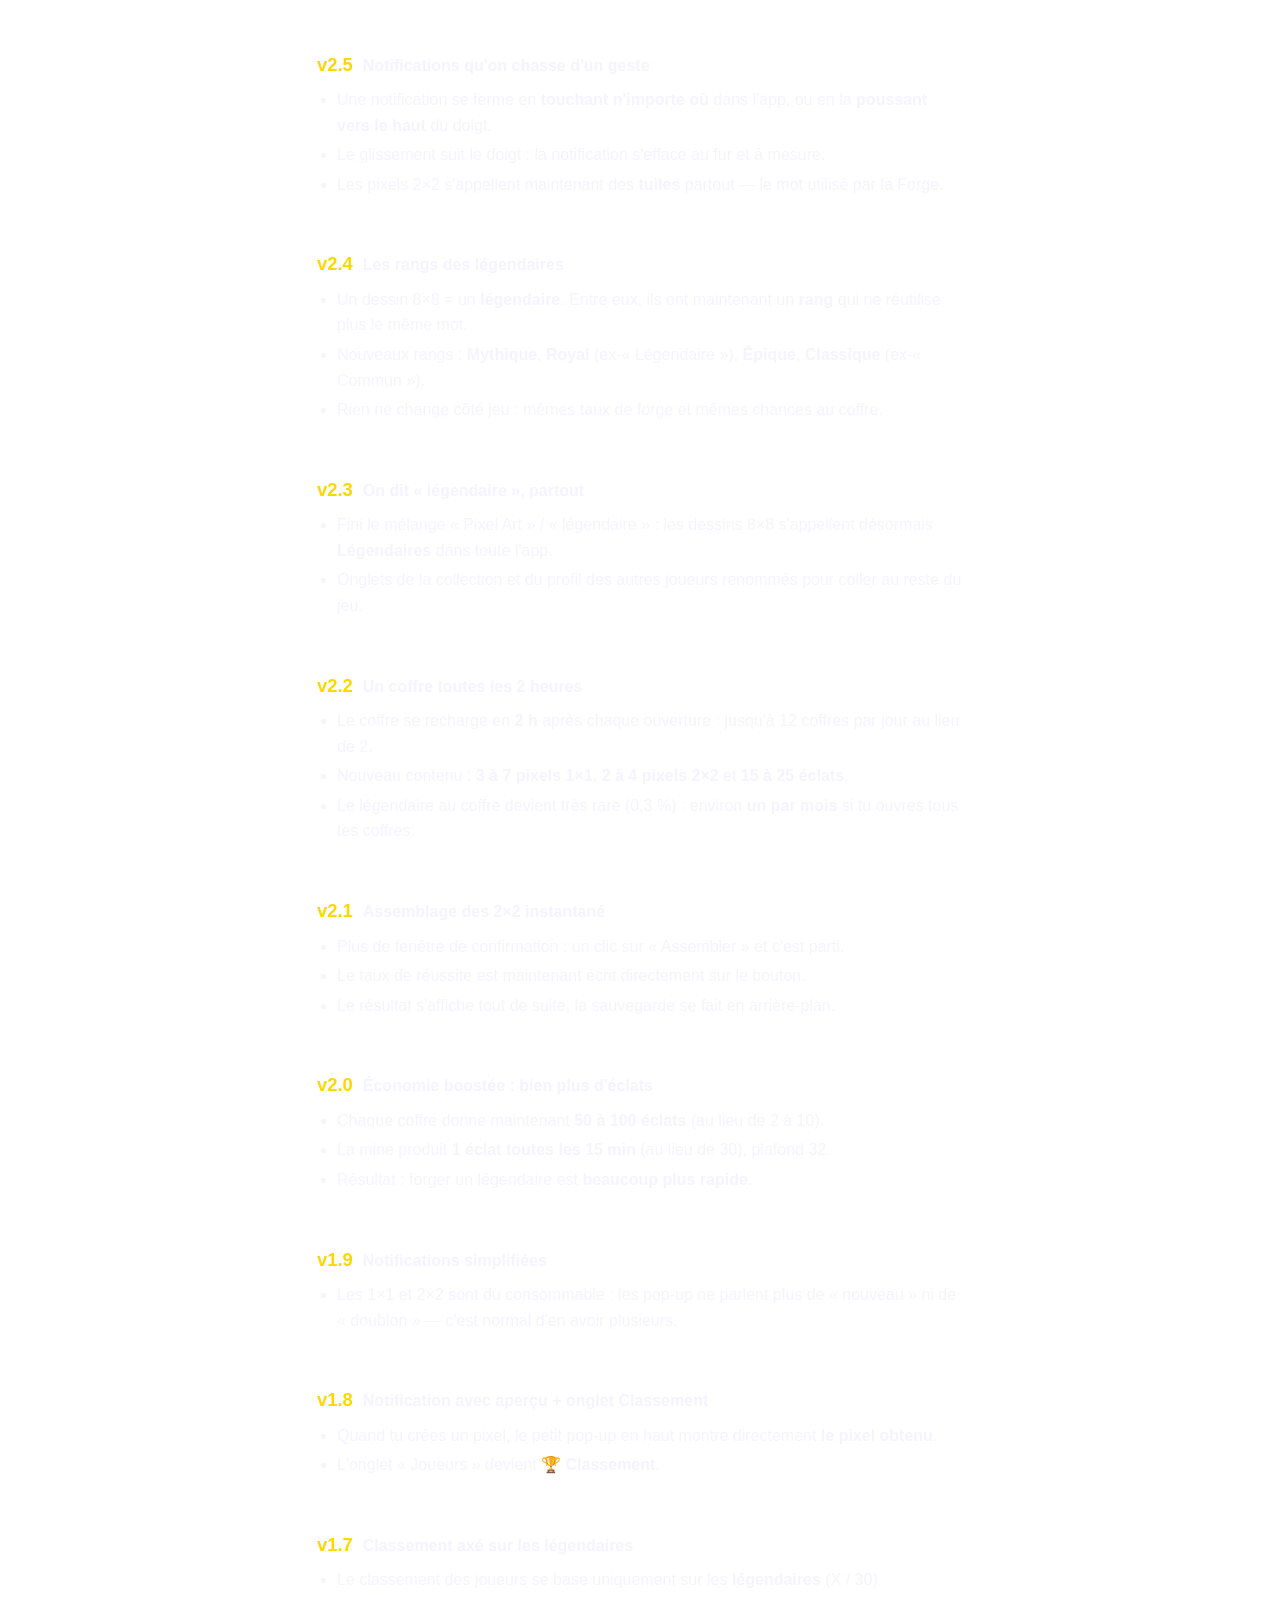
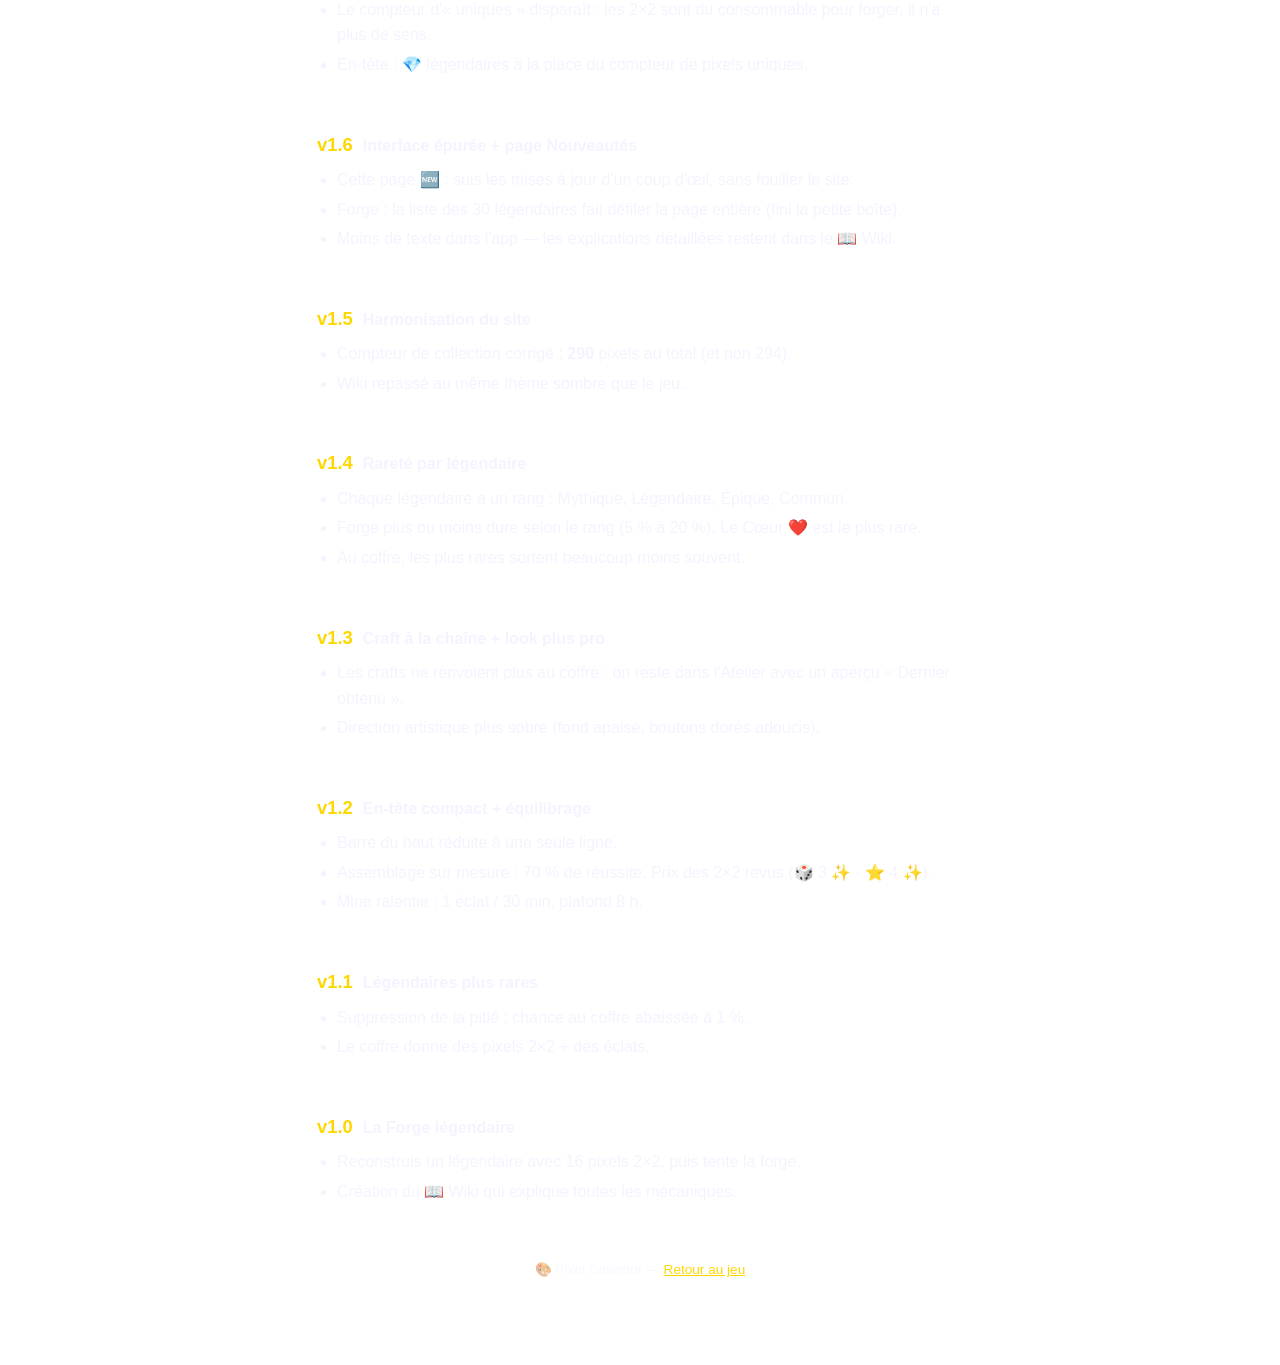
==== commit 8ad35cbf: "Notifications empilées au lieu d'une colonne qui recouvre l'écran Les toasts se superposent comme un" ====
--- a/changelog.html
+++ b/changelog.html
@@ -97,8 +97,19 @@
 
     <div class="rel rel--new">
         <div class="rel__head">
+            <span class="rel__ver">v2.11</span>
+            <span class="rel__new">Nouveau</span>
+            <span class="rel__title">Les notifications s'empilent</span>
+        </div>
+        <ul>
+            <li><strong>Fini l'écran recouvert</strong> : quand tu enchaînes les fabrications, les notifications se posent les unes sur les autres comme un paquet de cartes au lieu de descendre le long de l'écran.</li>
+            <li>Trois au maximum sont visibles : la plus récente est devant, les précédentes dépassent juste un peu derrière.</li>
+        </ul>
+    </div>
+
+    <div class="rel">
+        <div class="rel__head">
             <span class="rel__ver">v2.10</span>
-            <span class="rel__new">Nouveau</span>
             <span class="rel__title">Ta prochaine cible, sous le coffre</span>
         </div>
         <ul>
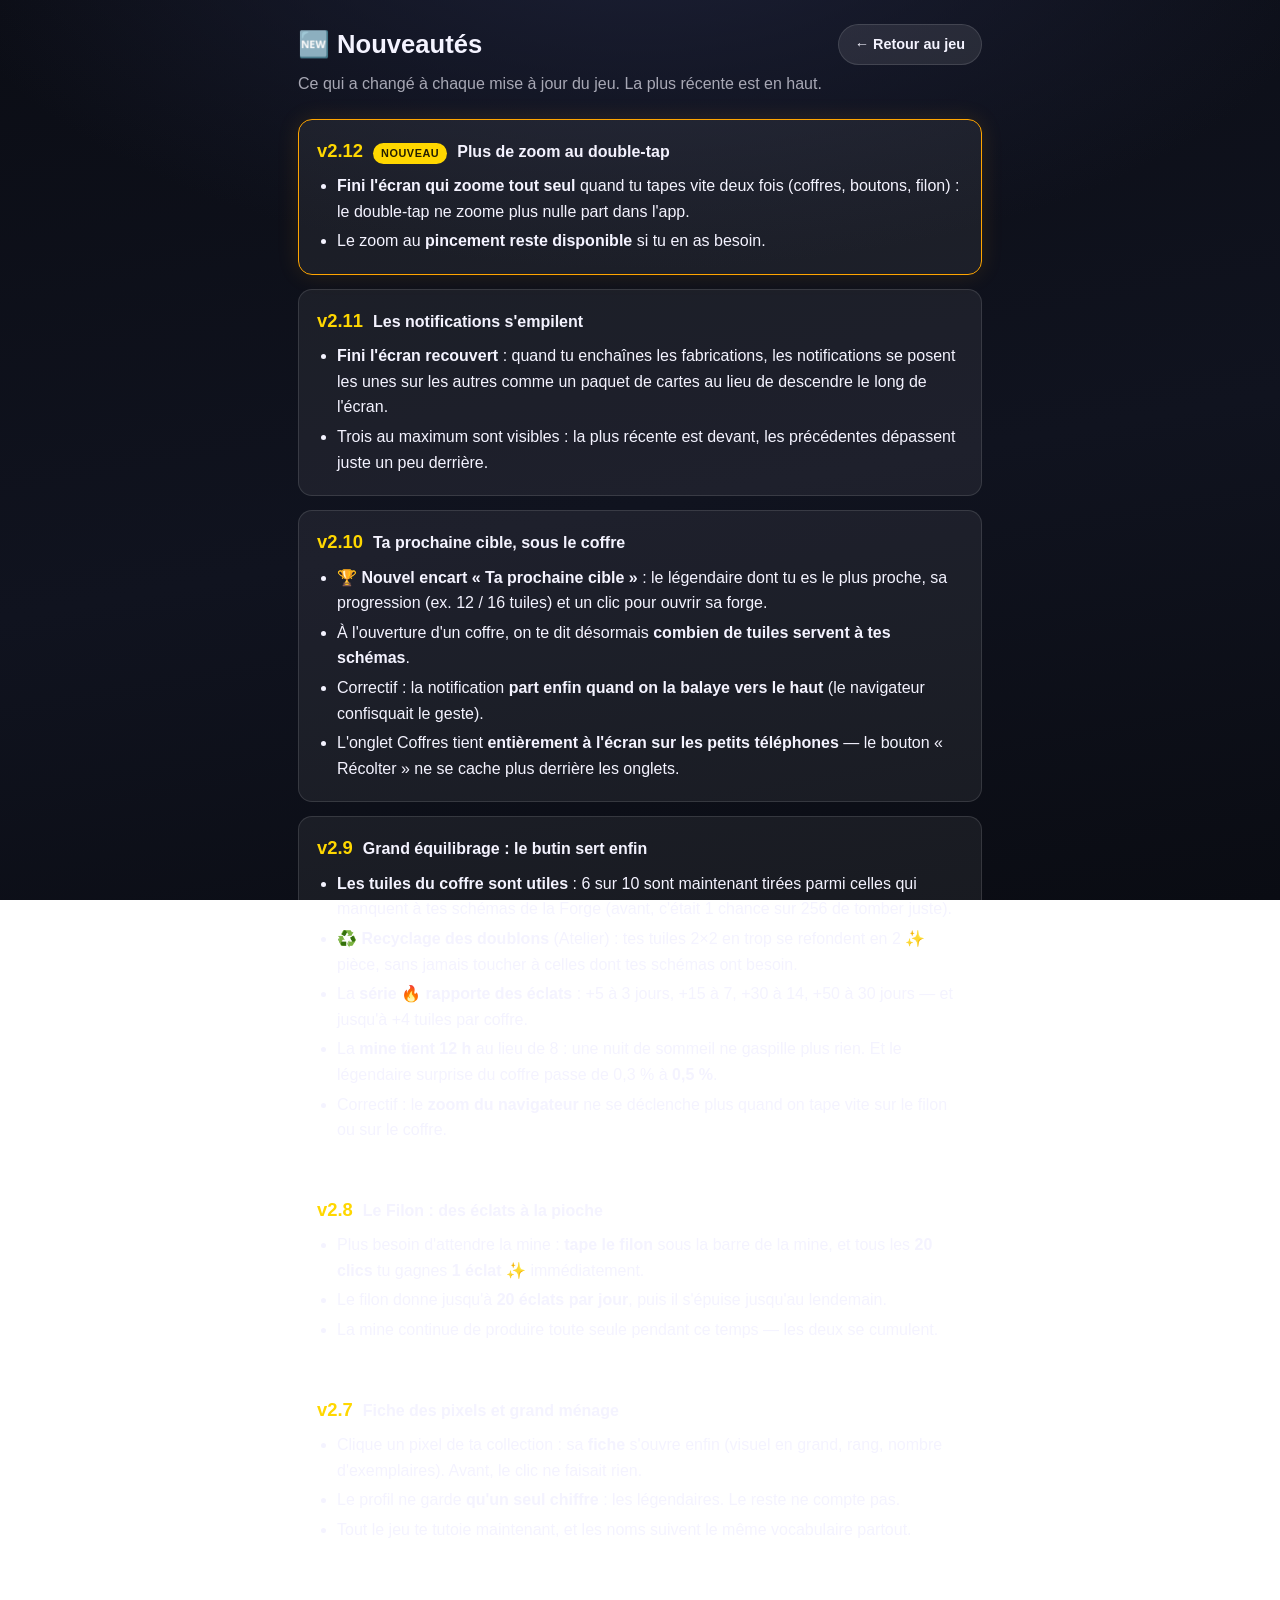
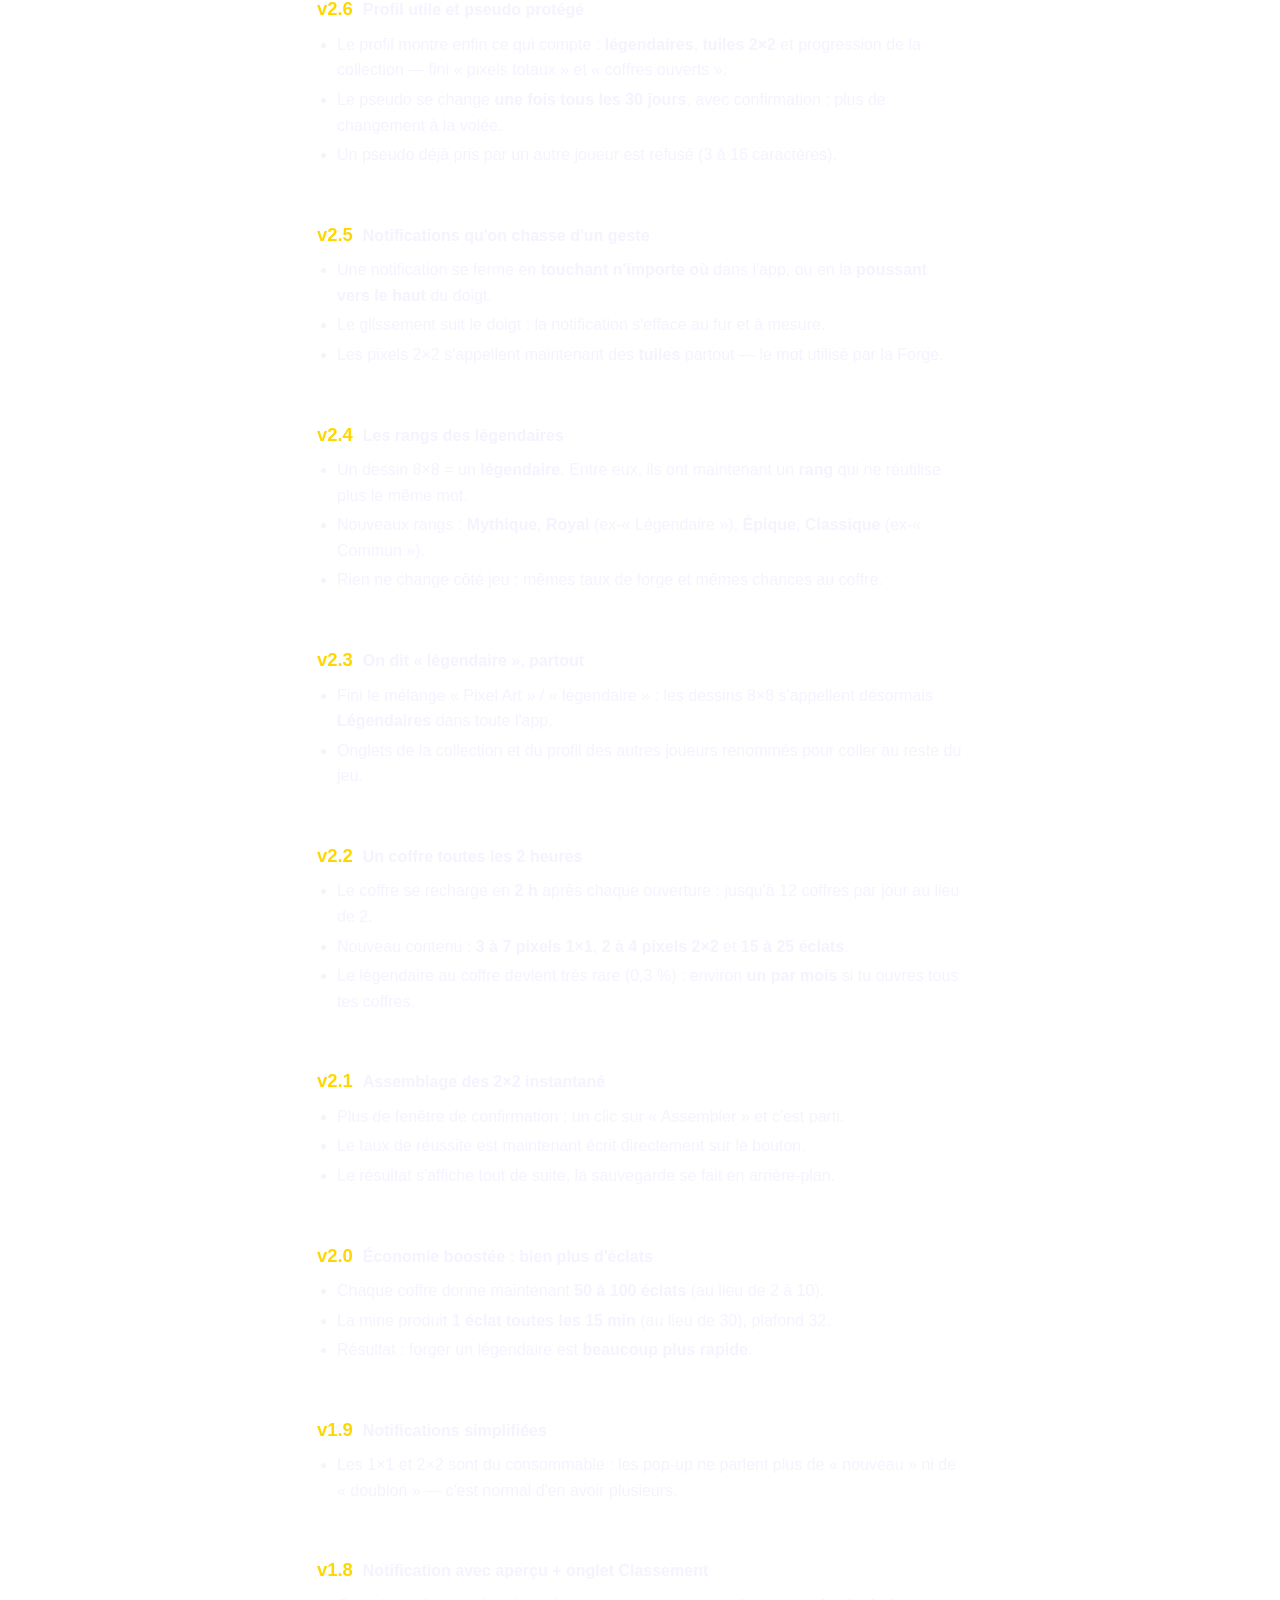
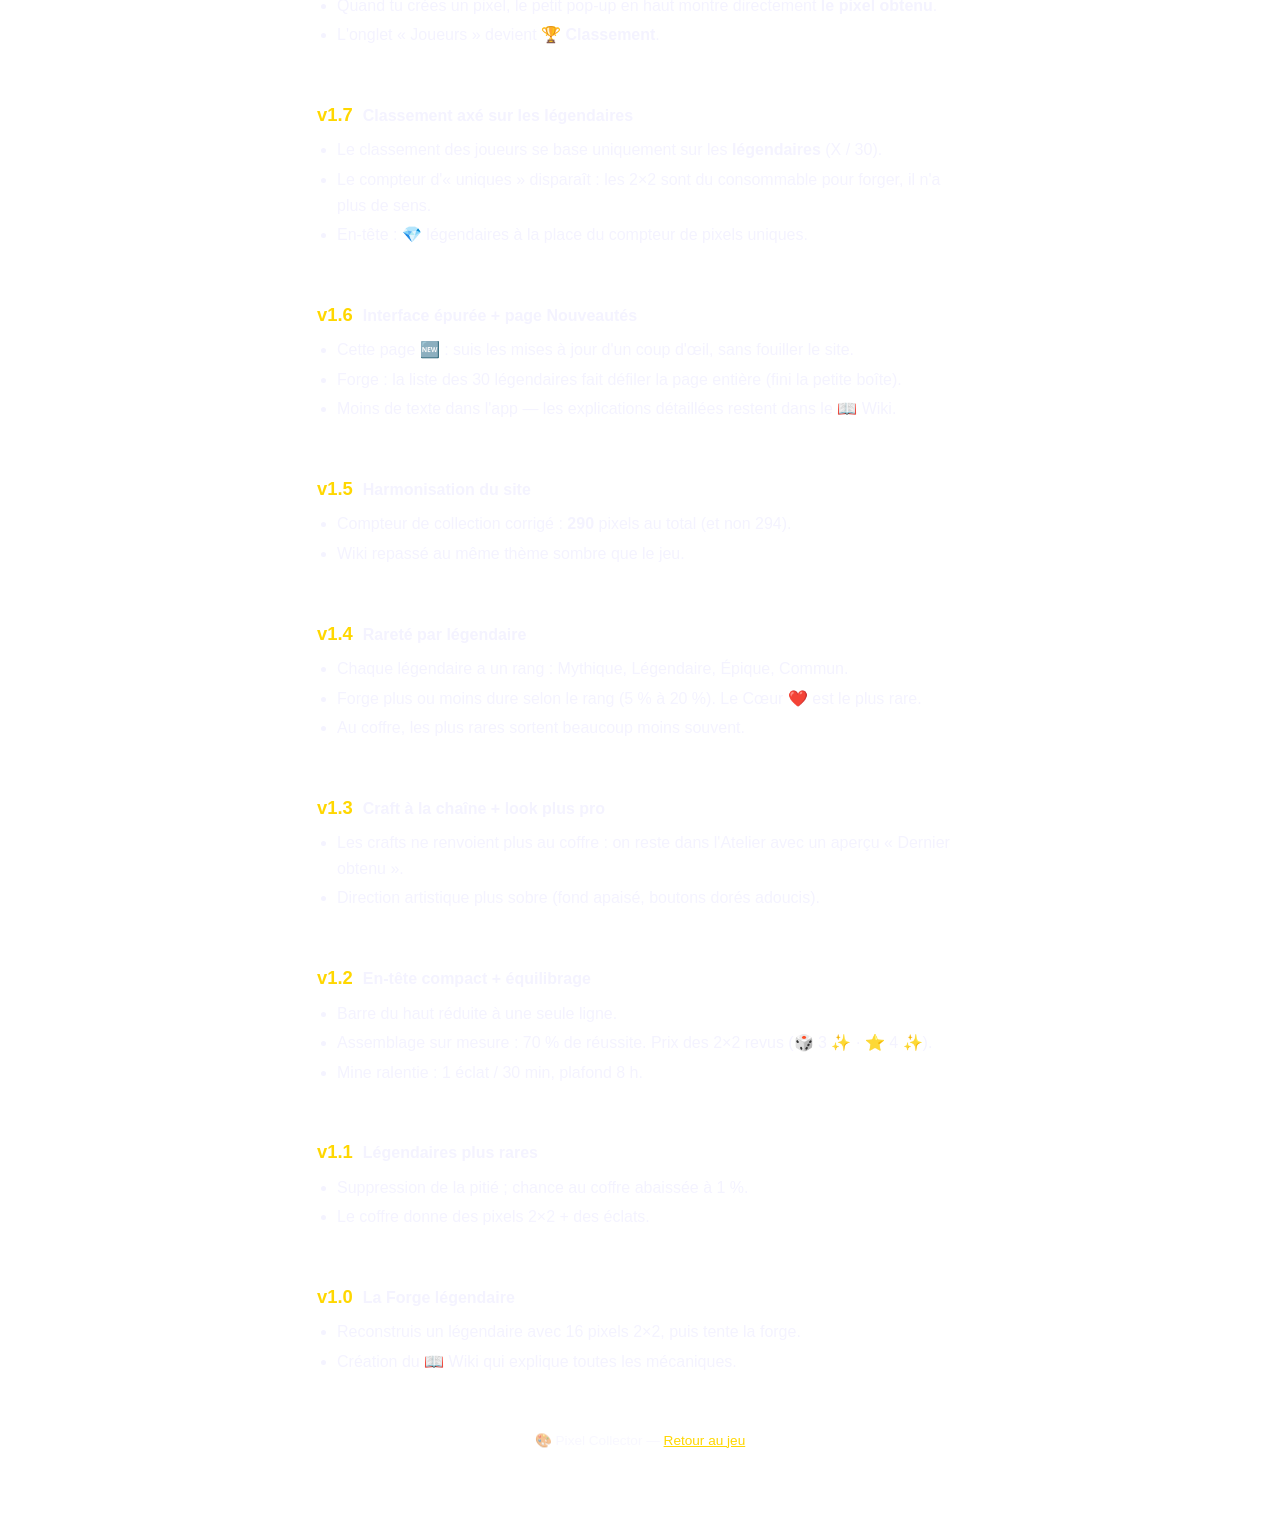
==== commit 1d0586fc: "Désactive le zoom au double-tap dans toute l'app touch-action: manipulation sur html/body (index, wi" ====
--- a/changelog.html
+++ b/changelog.html
@@ -16,6 +16,8 @@
             --hairline: rgba(255, 255, 255, 0.12);
         }
         * { box-sizing: border-box; }
+        /* Pas de zoom au double-tap (le pincement reste possible) */
+        html, body { touch-action: manipulation; }
         body {
             margin: 0;
             font-family: -apple-system, BlinkMacSystemFont, 'Segoe UI', Roboto, sans-serif;
@@ -97,8 +99,19 @@
 
     <div class="rel rel--new">
         <div class="rel__head">
+            <span class="rel__ver">v2.12</span>
+            <span class="rel__new">Nouveau</span>
+            <span class="rel__title">Plus de zoom au double-tap</span>
+        </div>
+        <ul>
+            <li><strong>Fini l'écran qui zoome tout seul</strong> quand tu tapes vite deux fois (coffres, boutons, filon) : le double-tap ne zoome plus nulle part dans l'app.</li>
+            <li>Le zoom au <strong>pincement reste disponible</strong> si tu en as besoin.</li>
+        </ul>
+    </div>
+
+    <div class="rel">
+        <div class="rel__head">
             <span class="rel__ver">v2.11</span>
-            <span class="rel__new">Nouveau</span>
             <span class="rel__title">Les notifications s'empilent</span>
         </div>
         <ul>
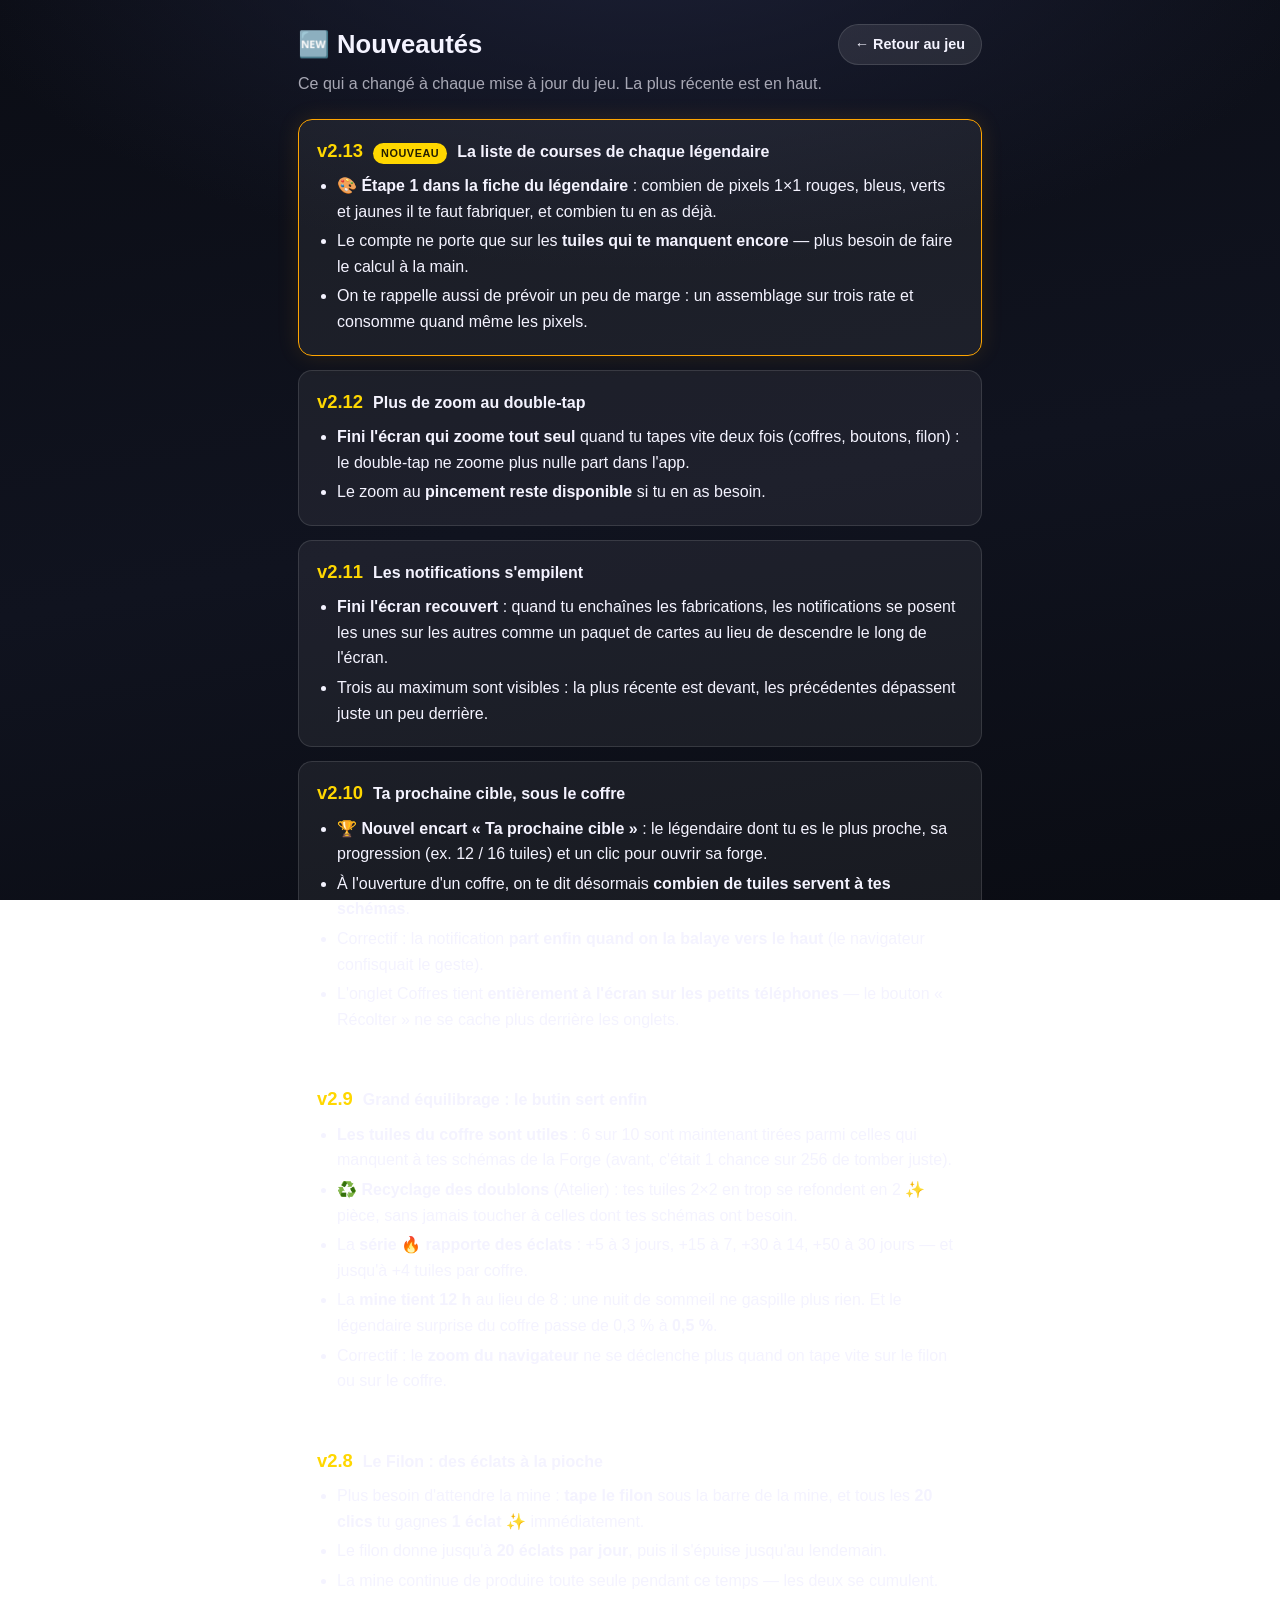
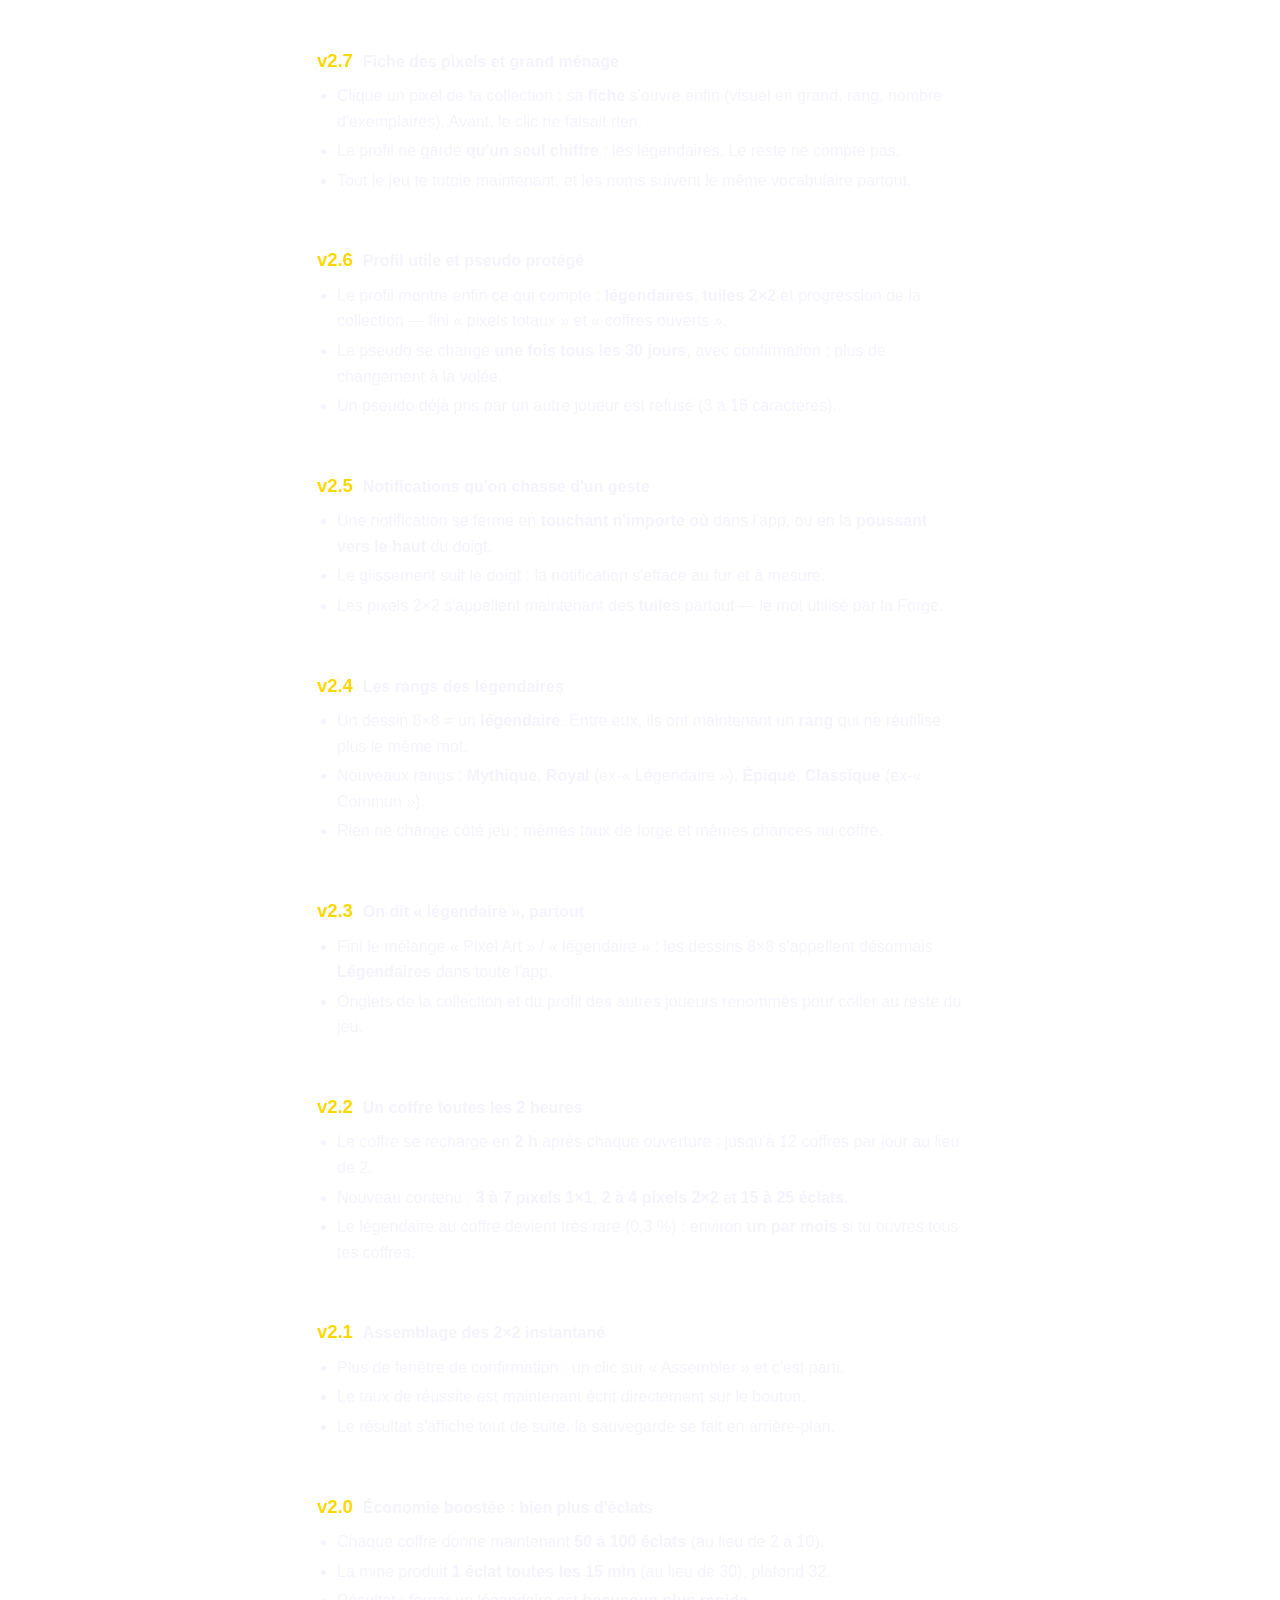
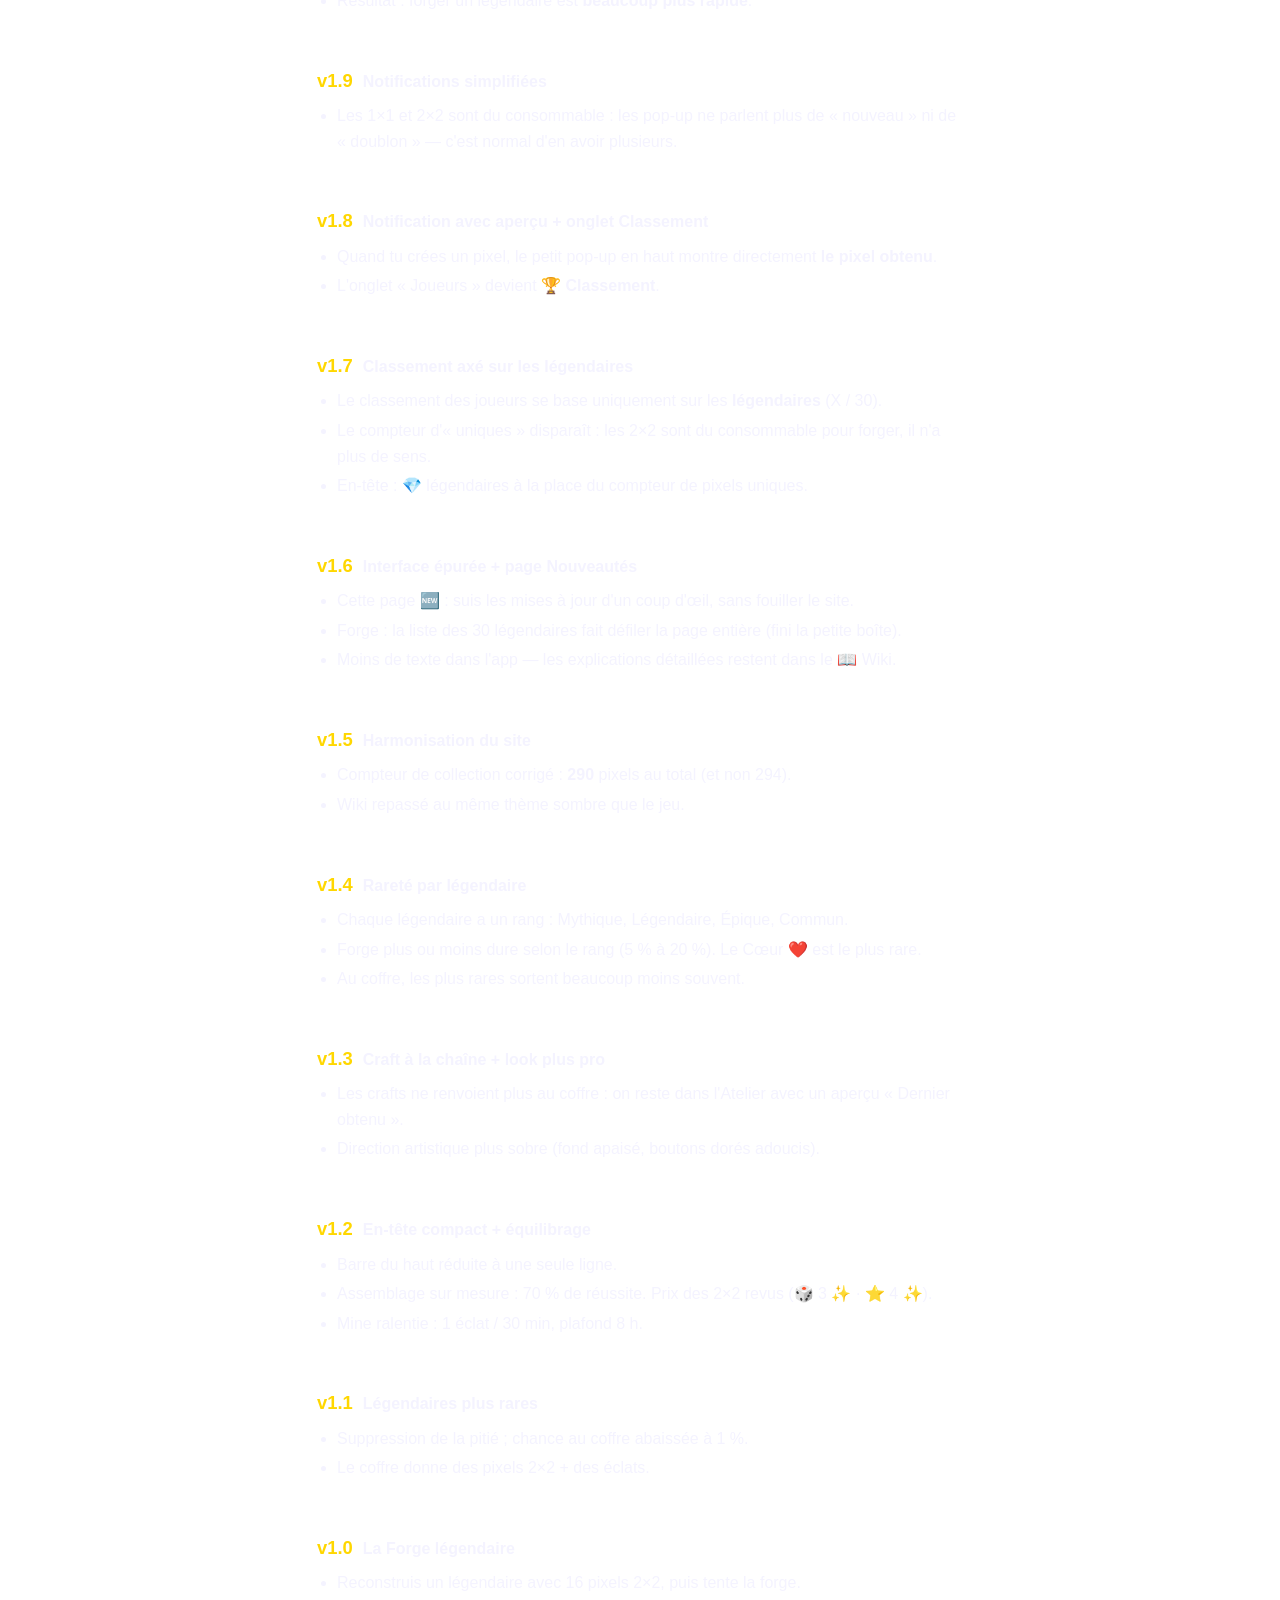
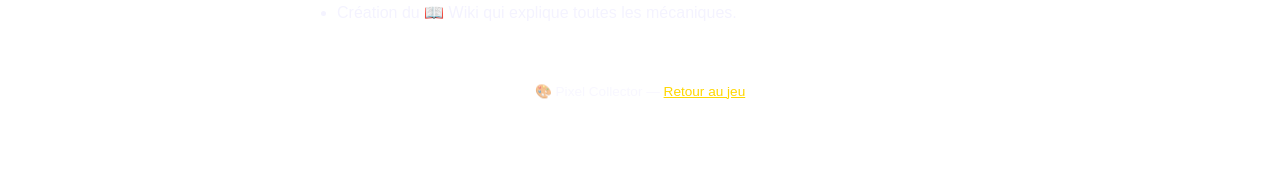
==== commit 685fddbe: "Fiche légendaire : les pixels 1×1 de chaque couleur à fabriquer Nouvelle section « Étape 1 » dans la" ====
--- a/changelog.html
+++ b/changelog.html
@@ -99,8 +99,20 @@
 
     <div class="rel rel--new">
         <div class="rel__head">
+            <span class="rel__ver">v2.13</span>
+            <span class="rel__new">Nouveau</span>
+            <span class="rel__title">La liste de courses de chaque légendaire</span>
+        </div>
+        <ul>
+            <li><strong>🎨 Étape 1 dans la fiche du légendaire</strong> : combien de pixels 1×1 rouges, bleus, verts et jaunes il te faut fabriquer, et combien tu en as déjà.</li>
+            <li>Le compte ne porte que sur les <strong>tuiles qui te manquent encore</strong> — plus besoin de faire le calcul à la main.</li>
+            <li>On te rappelle aussi de prévoir un peu de marge : un assemblage sur trois rate et consomme quand même les pixels.</li>
+        </ul>
+    </div>
+
+    <div class="rel">
+        <div class="rel__head">
             <span class="rel__ver">v2.12</span>
-            <span class="rel__new">Nouveau</span>
             <span class="rel__title">Plus de zoom au double-tap</span>
         </div>
         <ul>
